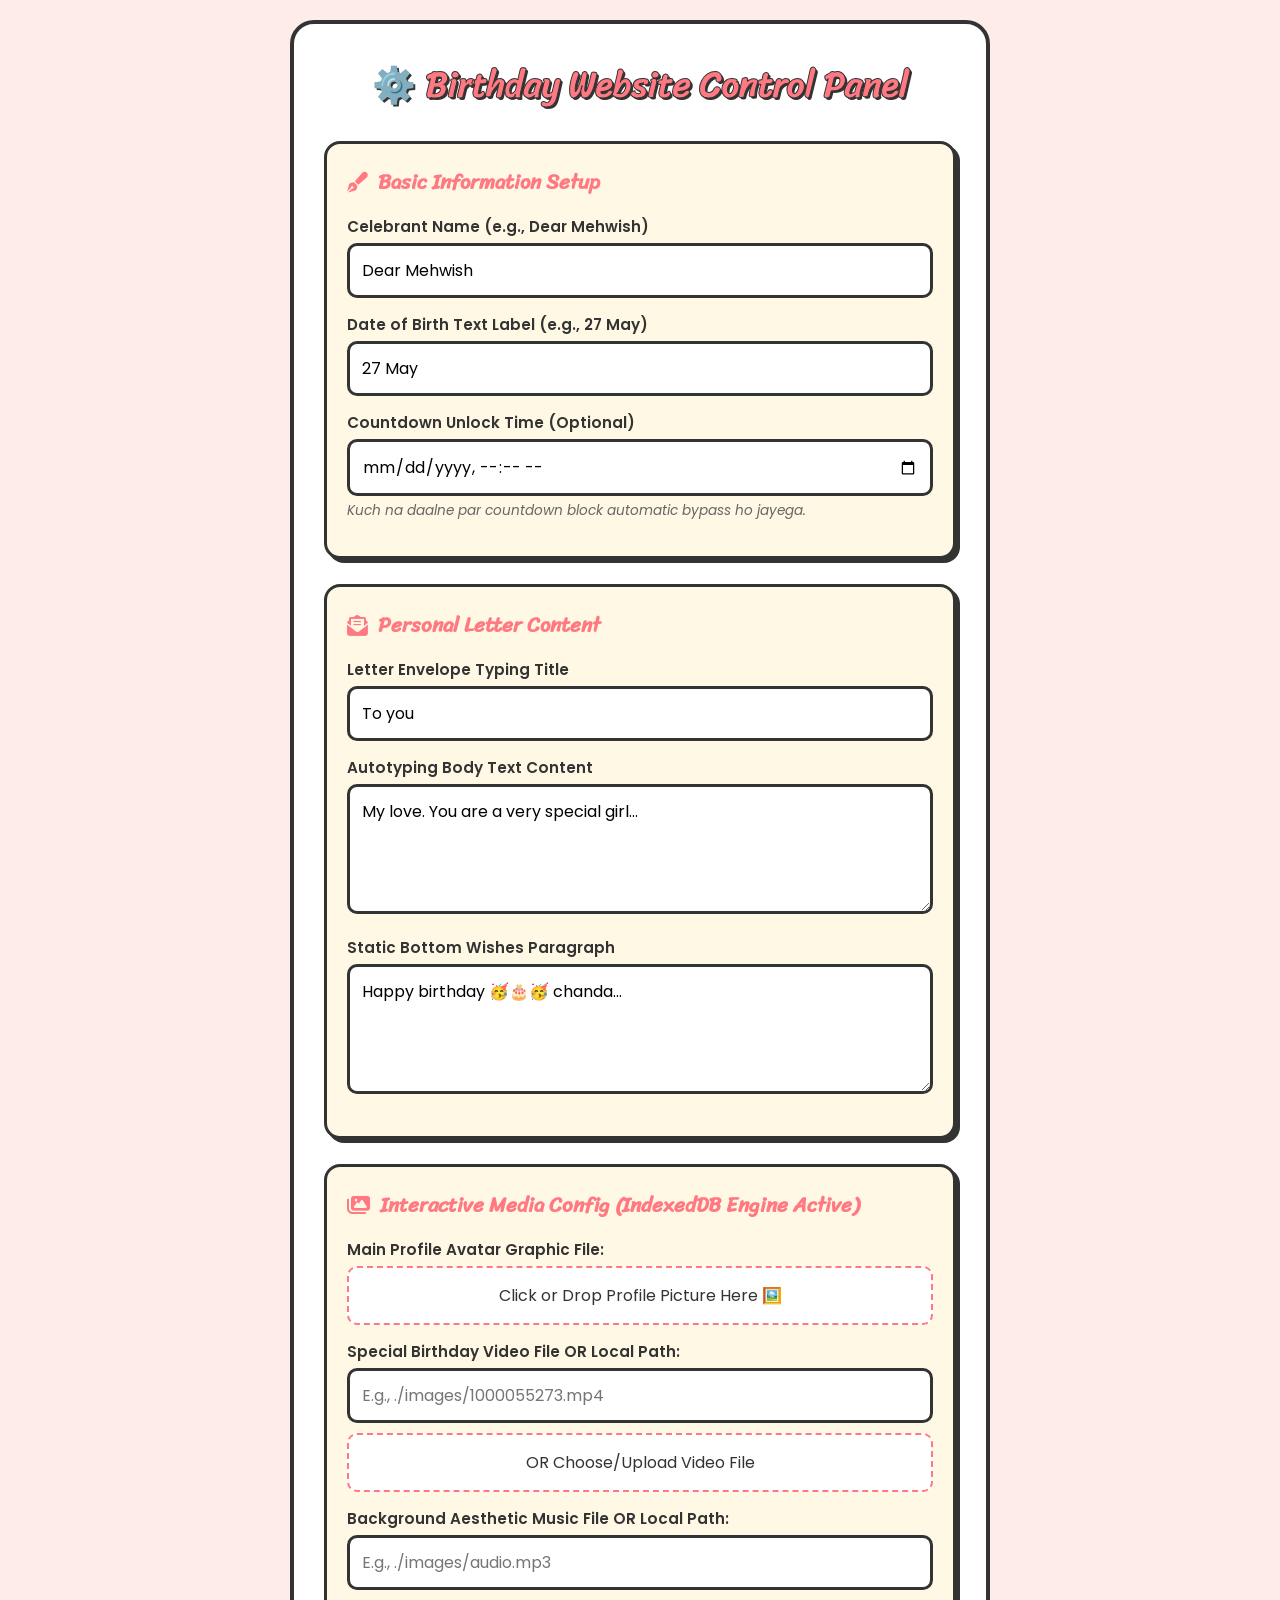
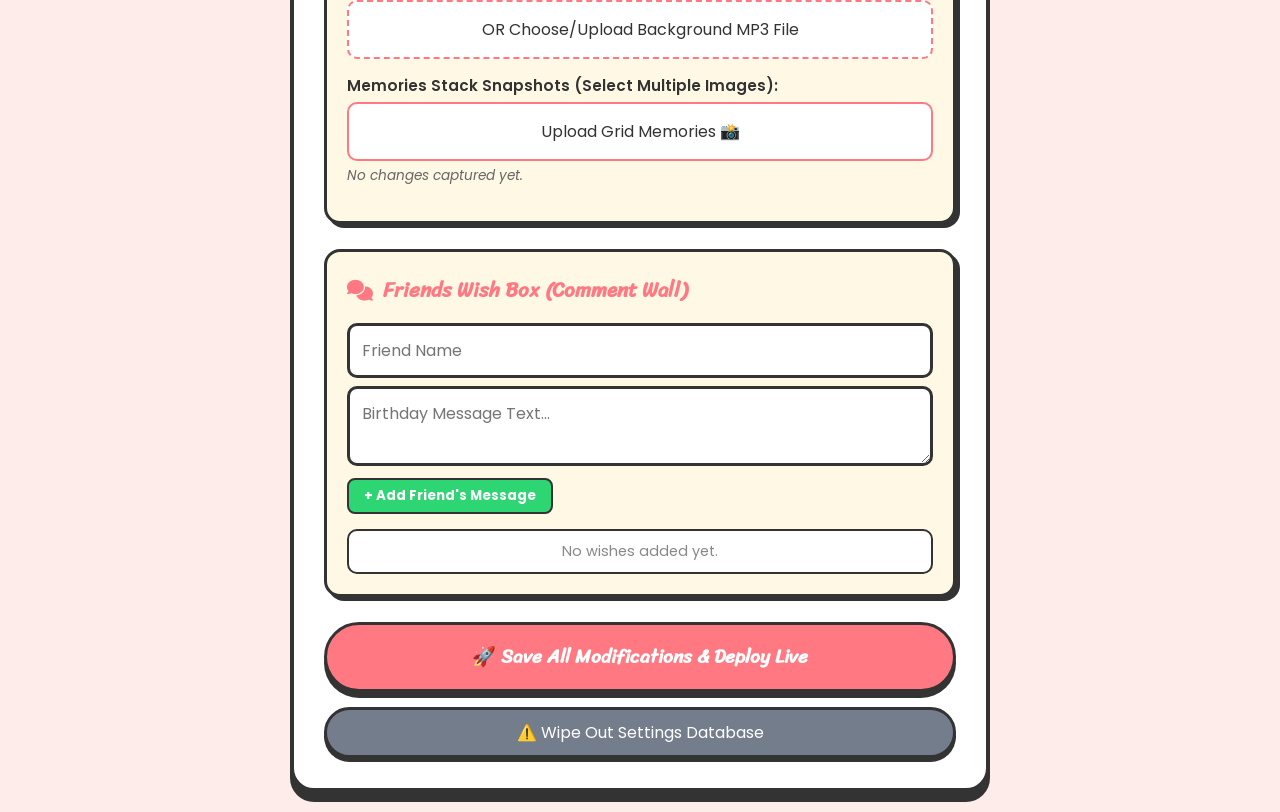
==== admin.html @ f9adab02 "Add admin control panel for birthday website" ====
<!DOCTYPE html>  
<html lang="en">  
<head>  
    <meta charset="UTF-8">  
    <meta name="viewport" content="width=device-width, initial-scale=1.0">  
    <title>Birthday Website Control Center</title>  
    <link rel="stylesheet" href="https://cdnjs.cloudflare.com/ajax/libs/font-awesome/6.5.1/css/all.min.css" />  
    <link href="https://fonts.googleapis.com/css2?family=Poppins:wght=400;600&family=Sriracha&display=swap" rel="stylesheet">  
    <script src="https://code.jquery.com/jquery-3.7.1.min.js"></script>  
    <style>  
        :root {  
            --primary: #FF7882;  
            --dark: #333333;  
            --bg-light: #fff8e4;  
            --soft-pink: #feecea;  
        }  
        * { box-sizing: border-box; margin: 0; padding: 0; font-family: 'Poppins', sans-serif; }  
        body { background: var(--soft-pink); color: var(--dark); padding: 20px; }  
        .admin-container { max-width: 700px; margin: 0 auto; background: white; border: 4px solid var(--dark); border-radius: 24px; padding: 30px; box-shadow: 0 10px 0 var(--dark); }  
        h1 { font-family: 'Sriracha', cursive; color: var(--primary); text-align: center; margin-bottom: 25px; font-size: 2.2rem; text-shadow: 2px 2px 0px var(--dark); -webkit-text-stroke: 1px var(--dark); }  
        .section-card { background: var(--bg-light); border: 3px solid var(--dark); border-radius: 16px; padding: 20px; margin-bottom: 25px; box-shadow: 4px 4px 0 var(--dark); }  
        .section-card h3 { color: var(--primary); font-family: 'Sriracha', cursive; font-size: 1.3rem; margin-bottom: 15px; display: flex; align-items: center; gap: 10px; }  
        .form-group { margin-bottom: 15px; }  
        label { display: block; font-weight: 600; margin-bottom: 5px; font-size: 0.95rem; }  
        input[type="text"], input[type="datetime-local"], textarea { width: 100%; padding: 12px; border: 3px solid var(--dark); border-radius: 10px; font-size: 1rem; outline: none; background: white; }  
        input:focus, textarea:focus { border-color: var(--primary); }  
        .file-upload-box { border: 2px dashed var(--primary); padding: 15px; border-radius: 10px; background: white; text-align: center; cursor: pointer; position: relative; }  
        .file-upload-box input[type="file"] { position: absolute; top:0; left:0; width:100%; height:100%; opacity:0; cursor: pointer; }  
        .status-msg { font-size: 0.85rem; color: #666; margin-top: 5px; font-style: italic; }  
        .db-status { font-weight: bold; color: #2ed573 !important; }  
          
        .wishes-manage-list { margin-top: 15px; max-height: 180px; overflow-y: auto; background: white; border: 2px solid var(--dark); border-radius: 10px; padding: 10px; }  
        .wish-item-node { display: flex; justify-content: space-between; align-items: center; padding: 8px; border-bottom: 1px dashed #ccc; }  
        .wish-item-node:last-child { border: none; }  
        .delete-wish-btn { background: #ff4757; color: white; border: 2px solid var(--dark); padding: 2px 8px; border-radius: 6px; cursor: pointer; font-size: 0.8rem; font-weight: bold; }  
          
        .btn-primary { width: 100%; background: var(--primary); color: white; border: 3px solid var(--dark); border-radius: 50px; padding: 15px; font-size: 1.2rem; font-family: 'Sriracha', cursive; cursor: pointer; box-shadow: 0 6px 0 var(--dark); transition: 0.2s; font-weight: bold; }  
        .btn-primary:active { transform: translateY(4px); box-shadow: 0 2px 0 var(--dark); }  
        .btn-secondary { width: 100%; background: #747d8c; color: white; border: 3px solid var(--dark); border-radius: 50px; padding: 10px; font-size: 1rem; cursor: pointer; box-shadow: 0 4px 0 var(--dark); margin-top: 15px; transition: 0.2s; }  
        .btn-secondary:active { transform: translateY(3px); box-shadow: 0 1px 0 var(--dark); }  
        .btn-add-wish { background: #2ed573; border: 2px solid var(--dark); border-radius: 8px; padding: 6px 15px; font-weight: bold; color: white; cursor: pointer; margin-top: 5px; display: inline-block; }  
    </style>  
</head>  
<body>  
  
    <div class="admin-container">  
        <h1>⚙️ Birthday Website Control Panel</h1>  
  
        <div class="section-card">  
            <h3><i class="fa-solid fa-pen-fancy"></i> Basic Information Setup</h3>  
            <div class="form-group">  
                <label>Celebrant Name (e.g., Dear Mehwish)</label>  
                <input type="text" id="cfgName" placeholder="Dear Mehwish">  
            </div>  
            <div class="form-group">  
                <label>Date of Birth Text Label (e.g., 27 May)</label>  
                <input type="text" id="cfgDOB" placeholder="27 May">  
            </div>  
            <div class="form-group">  
                <label>Countdown Unlock Time (Optional)</label>  
                <input type="datetime-local" id="cfgTargetTime">  
                <p class="status-msg">Kuch na daalne par countdown block automatic bypass ho jayega.</p>  
            </div>  
        </div>  
  
        <div class="section-card">  
            <h3><i class="fa-solid fa-envelope-open-text"></i> Personal Letter Content</h3>  
            <div class="form-group">  
                <label>Letter Envelope Typing Title</label>  
                <input type="text" id="cfgLetterTitle" placeholder="To you">  
            </div>  
            <div class="form-group">  
                <label>Autotyping Body Text Content</label>  
                <textarea id="cfgLetterBody" rows="4" placeholder="Type intro content here..."></textarea>  
            </div>  
            <div class="form-group">  
                <label>Static Bottom Wishes Paragraph</label>  
                <textarea id="cfgLetterStatic" rows="4" placeholder="Type core detailed paragraphs wishes here..."></textarea>  
            </div>  
        </div>  
  
        <div class="section-card">  
            <h3><i class="fa-solid fa-images"></i> Interactive Media Config (IndexedDB Engine Active)</h3>  
              
            <div class="form-group">  
                <label>Main Profile Avatar Graphic File:</label>  
                <div class="file-upload-box">  
                    <span id="lblAvatar">Click or Drop Profile Picture Here 🖼️</span>  
                    <input type="file" id="fileAvatar" accept="image/*">  
                </div>  
                <p class="status-msg" id="dbStatusAvatar"></p>  
            </div>  
  
            <div class="form-group">  
                <label>Special Birthday Video File OR Local Path:</label>  
                <input type="text" id="txtVideoPath" placeholder="E.g., ./images/1000055273.mp4" style="margin-bottom: 10px;">  
                <div class="file-upload-box">  
                    <span id="lblVideo">OR Choose/Upload Video File</span>  
                    <input type="file" id="fileVideo" accept="video/mp4">  
                </div>  
                <p class="status-msg" id="dbStatusVideo"></p>  
            </div>  
  
            <div class="form-group">  
                <label>Background Aesthetic Music File OR Local Path:</label>  
                <input type="text" id="txtMusicPath" placeholder="E.g., ./images/audio.mp3" style="margin-bottom: 10px;">  
                <div class="file-upload-box">  
                    <span id="lblMusic">OR Choose/Upload Background MP3 File</span>  
                    <input type="file" id="fileMusic" accept="audio/mp3">  
                </div>  
                <p class="status-msg" id="dbStatusMusic"></p>  
            </div>  
  
            <div class="form-group">  
                <label>Memories Stack Snapshots (Select Multiple Images):</label>  
                <div class="file-upload-box" style="border-style: solid;">  
                    <span id="lblGallery">Upload Grid Memories 📸</span>  
                    <input type="file" id="fileGallery" accept="image/*" multiple>  
                </div>  
                <p class="status-msg" id="compressorStatus">No changes captured yet.</p>  
            </div>  
        </div>  
  
        <div class="section-card">  
            <h3><i class="fa-solid fa-comments"></i> Friends Wish Box (Comment Wall)</h3>  
            <div class="form-group">  
                <input type="text" id="addFriendName" placeholder="Friend Name" style="margin-bottom: 8px;">  
                <textarea id="addFriendMessage" rows="2" placeholder="Birthday Message Text..."></textarea>  
                <button type="button" class="btn-add-wish" id="pushWishButton">+ Add Friend's Message</button>  
            </div>  
            <div class="wishes-manage-list" id="wishesUIRenderer"></div>  
        </div>  
  
        <button type="button" class="btn-primary" id="saveGlobalConfigBtn">🚀 Save All Modifications & Deploy Live</button>  
        <button type="button" class="btn-secondary" id="wipeGlobalStorageBtn">⚠️ Wipe Out Settings Database</button>  
  
    </div>  
  
    <script>  
        const dbName = "BirthdayMediaExtendedDB";  
        let db = null;  

        const dbRequest = indexedDB.open(dbName, 1);  
        dbRequest.onupgradeneeded = function(e) {  
            let database = e.target.result;  
            if (!database.objectStoreNames.contains("heavyMedia")) {  
                database.createObjectStore("heavyMedia");  
            }  
        };  
        dbRequest.onsuccess = function(e) {  
            db = e.target.result;  
            syncIndexedDBStatus();  
        };  
  
        let loadedAvatarData = "";  
        let loadedVideoData = "";  
        let loadedMusicData = "";  
        let globalGalleryArray = [];  
        let globalWishesArray = [];  
  
        $(document).ready(function() {  
            $('#cfgName').val(localStorage.getItem('cfgName') || "Dear Mehwish");  
            $('#cfgDOB').val(localStorage.getItem('cfgDOB') || "27 May");  
            $('#cfgTargetTime').val(localStorage.getItem('cfgTargetTime') || "");  
            $('#cfgLetterTitle').val(localStorage.getItem('cfgLetterTitle') || "To you");  
            $('#cfgLetterBody').val(localStorage.getItem('cfgLetterBody') || "My love. You are a very special girl...");  
            $('#cfgLetterStatic').val(localStorage.getItem('cfgLetterStatic') || "Happy birthday 🥳🎂🥳 chanda...");  
              
            let pathVid = localStorage.getItem('cfgVideoPath') || "";  
            let pathMus = localStorage.getItem('cfgMusicPath') || "";  
            if(pathVid) $('#txtVideoPath').val(pathVid);  
            if(pathMus) $('#txtMusicPath').val(pathMus);  
              
            try { globalWishesArray = JSON.parse(localStorage.getItem('cfgFriendsWishes')) || []; } catch(e) { globalWishesArray = []; }  
            renderWishesUI();  
  
            $('#fileAvatar').change(function(e) {  
                let file = e.target.files[0];  
                if(file) {  
                    let reader = new FileReader();  
                    reader.onload = function(evt) {  
                        loadedAvatarData = evt.target.result;  
                        $('#lblAvatar').text(`Selected: ${file.name} ✅`);  
                    };  
                    reader.readAsDataURL(file);  
                }  
            });  
  
            $('#fileVideo').change(function(e) {  
                let file = e.target.files[0];  
                if(file) {  
                    $('#lblVideo').text(`Processing heavy video data... ⏳`);  
                    let reader = new FileReader();  
                    reader.onload = function(evt) {  
                        loadedVideoData = evt.target.result;  
                        $('#txtVideoPath').val('');  
                        $('#lblVideo').text(`Video Ready: ${file.name} ✅`);  
                    };  
                    reader.readAsDataURL(file);  
                }  
            });  
  
            $('#fileMusic').change(function(e) {  
                let file = e.target.files[0];  
                if(file) {  
                    let reader = new FileReader();  
                    reader.onload = function(evt) {  
                        loadedMusicData = evt.target.result;  
                        $('#txtMusicPath').val('');  
                        $('#lblMusic').text(`Song Ready: ${file.name} ✅`);  
                    };  
                    reader.readAsDataURL(file);  
                }  
            });  
  
            $('#fileGallery').change(function(e) {  
                let files = Array.from(e.target.files);  
                if(files.length === 0) return;  
                  
                globalGalleryArray = [];  
                $('#compressorStatus').text(`Processing ${files.length} snapshots... ⏳`);  
                let processed = 0;  
  
                files.forEach(file => {  
                    let reader = new FileReader();  
                    reader.onload = function(evt) {  
                        globalGalleryArray.push(evt.target.result);  
                        processed++;  
                        if(processed === files.length) {  
                            $('#compressorStatus').text(`Successfully linked ${processed} images. ✅`);  
                        }  
                    };  
                    reader.readAsDataURL(file);  
                });  
            });  
  
            $('#pushWishButton').click(function() {  
                let name = $('#addFriendName').val().trim();  
                let msg = $('#addFriendMessage').val().trim();  
                if(!name || !msg) { alert("Fields entry incomplete!"); return; }  
                  
                globalWishesArray.push({ name: name, text: msg });  
                $('#addFriendName').val('');  
                $('#addFriendMessage').val('');  
                renderWishesUI();  
            });  
  
            $('#saveGlobalConfigBtn').click(function() {  
                localStorage.setItem('cfgName', $('#cfgName').val());  
                localStorage.setItem('cfgDOB', $('#cfgDOB').val());  
                localStorage.setItem('cfgTargetTime', $('#cfgTargetTime').val());  
                localStorage.setItem('cfgLetterTitle', $('#cfgLetterTitle').val());  
                localStorage.setItem('cfgLetterBody', $('#cfgLetterBody').val());  
                localStorage.setItem('cfgLetterStatic', $('#cfgLetterStatic').val());  
                localStorage.setItem('cfgFriendsWishes', JSON.stringify(globalWishesArray));  
  
                localStorage.setItem('cfgVideoPath', $('#txtVideoPath').val().trim());  
                localStorage.setItem('cfgMusicPath', $('#txtMusicPath').val().trim());  
  
                if(!db) { alert("IndexedDB Engine dynamic load crash!"); return; }  
                let tx = db.transaction("heavyMedia", "readwrite");  
                let store = tx.objectStore("heavyMedia");  
  
                if(loadedAvatarData) store.put(loadedAvatarData, "avatarPhoto");  
                if(loadedVideoData) store.put(loadedVideoData, "birthdayVideo");  
                if(loadedMusicData) store.put(loadedMusicData, "bgMusicFile");  
                if(globalGalleryArray.length > 0) store.put(JSON.stringify(globalGalleryArray), "galleryPhotos");  
  
                tx.oncomplete = function() {  
                    alert("🎉 All configurations saved inside Extended Database successfully!");  
                    window.location.reload();  
                };  
            });  
  
            $('#wipeGlobalStorageBtn').click(function() {  
                if(confirm("Are you sure you want to completely format database?")) {  
                    localStorage.clear();  
                    if(db) {  
                        let tx = db.transaction("heavyMedia", "readwrite");  
                        tx.objectStore("heavyMedia").clear();  
                        tx.oncomplete = function() { window.location.reload(); };  
                    } else {  
                        window.location.reload();  
                    }  
                }  
            });  
        });  
  
        function renderWishesUI() {  
            let container = $('#wishesUIRenderer').empty();  
            if(globalWishesArray.length === 0) {  
                container.html(`<p style="color:#888; font-size:0.9rem; text-align:center;">No wishes added yet.</p>`);  
                return;  
            }  
            globalWishesArray.forEach((item, index) => {  
                let row = $(`  
                    <div class="wish-item-node">  
                        <span><strong>${item.name}:</strong> ${item.text.substring(0,35)}...</span>  
                        <button class="delete-wish-btn" data-id="${index}">X</button>  
                    </div>  
                `);  
                container.append(row);  
            });  
        }  
  
        $(document).on('click', '.delete-wish-btn', function() {  
            let idx = $(this).data('id');  
            globalWishesArray.splice(idx, 1);  
            renderWishesUI();  
        });  
  
        function syncIndexedDBStatus() {  
            if(!db) return;  
            let tx = db.transaction("heavyMedia", "readonly");  
            let store = tx.objectStore("heavyMedia");  
  
            store.get("avatarPhoto").onsuccess = e => { if(e.target.result) $('#dbStatusAvatar').html("Status: <span class='db-status'>Saved in Database ✅</span>"); };  
            store.get("birthdayVideo").onsuccess = e => { if(e.target.result) $('#dbStatusVideo').html("Status: <span class='db-status'>Video Loaded in Database ✅</span>"); };  
            store.get("bgMusicFile").onsuccess = e => { if(e.target.result) $('#dbStatusMusic').html("Status: <span class='db-status'>Audio Loaded in Database ✅</span>"); };  
            store.get("galleryPhotos").onsuccess = e => {   
                if(e.target.result) {  
                    let arr = JSON.parse(e.target.result);  
                    $('#compressorStatus').html(`Status: <span class='db-status'>${arr.length} Photos Active ✅</span>`);  
                    globalGalleryArray = arr;  
                }  
            };  
        }  
    </script>  
</body>  
  </html>
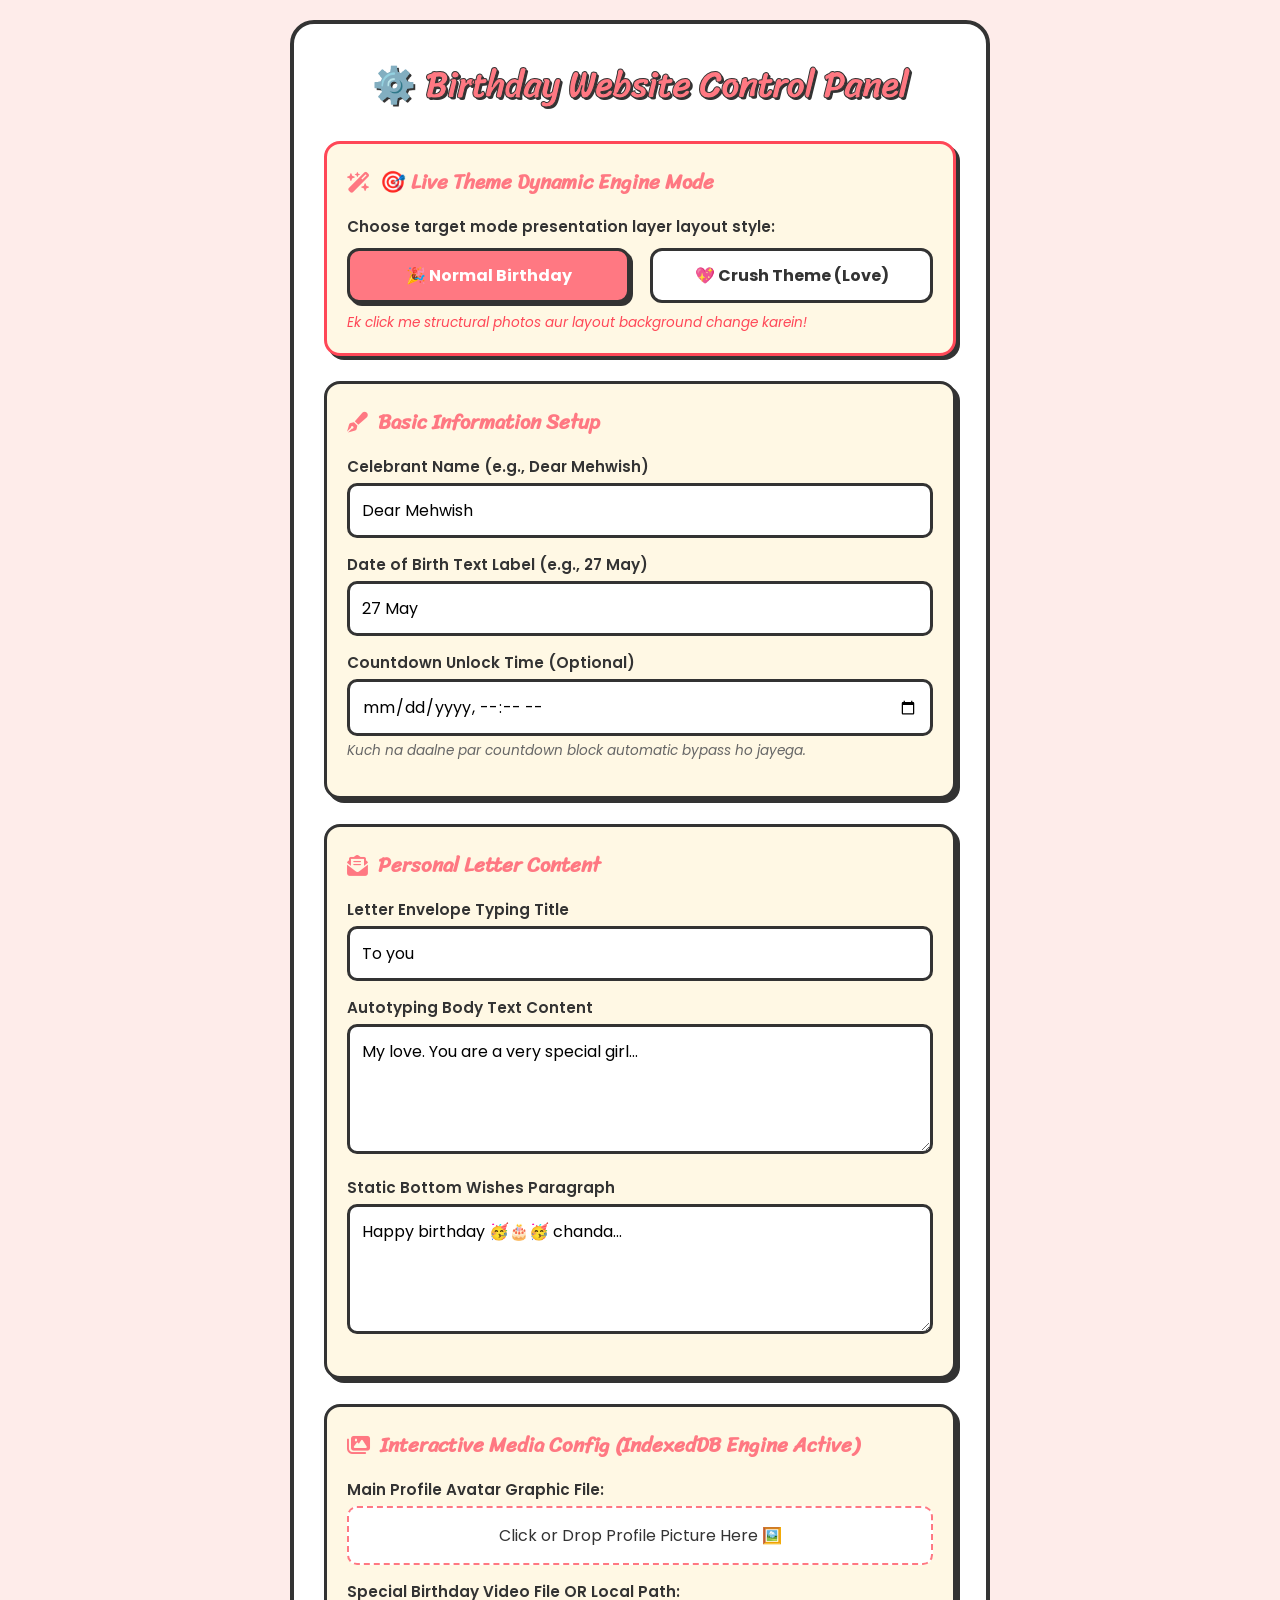
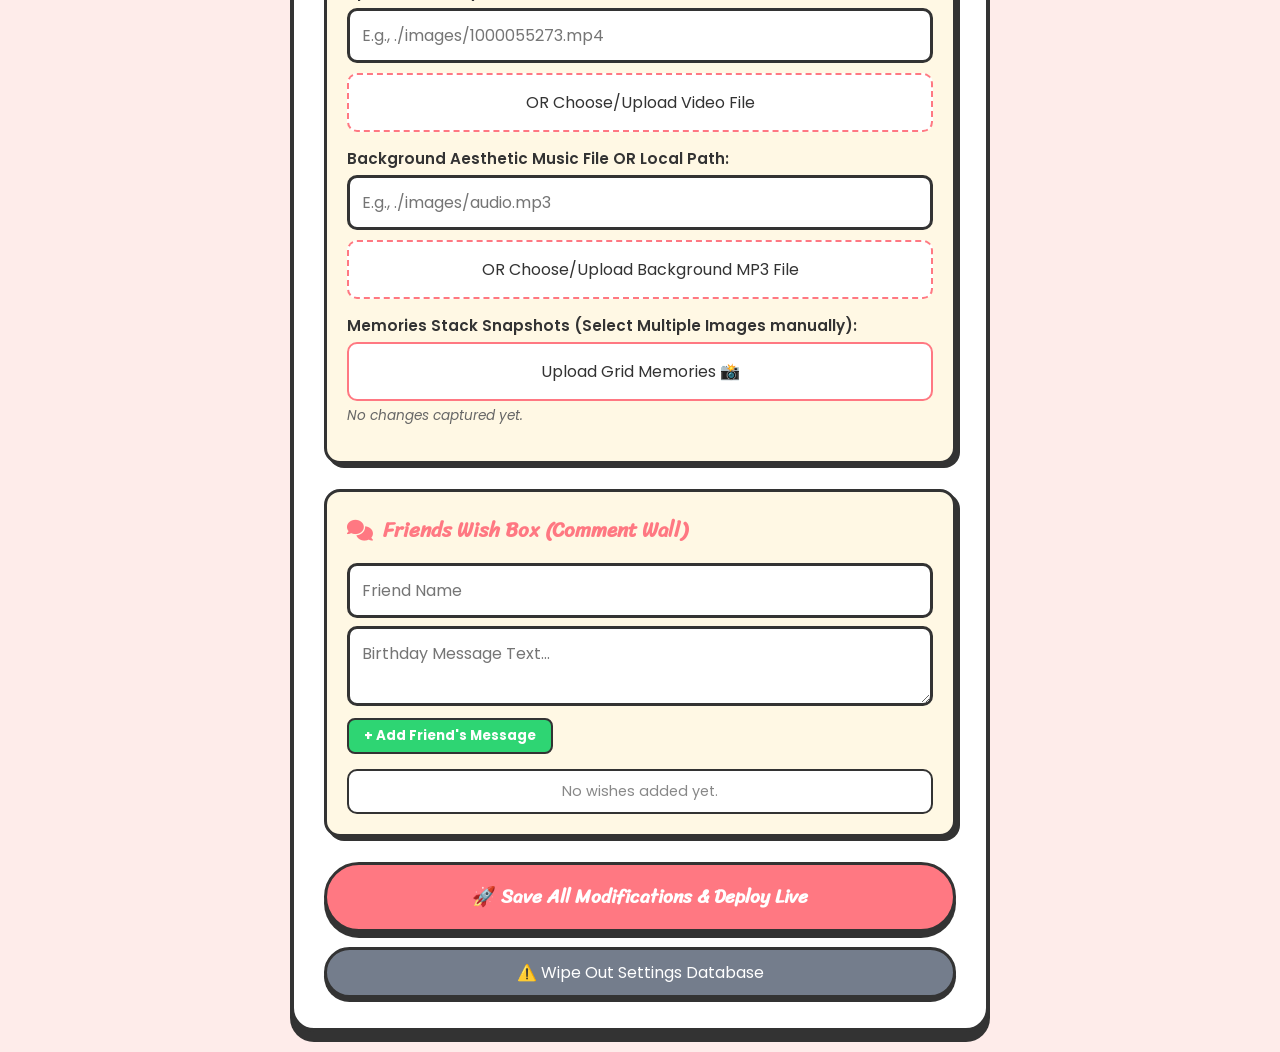
==== commit 1d0089b8: "Rename admin1.html to admin.html" ====
--- a/admin.html
+++ b/admin.html
@@ -29,6 +29,12 @@
         .status-msg { font-size: 0.85rem; color: #666; margin-top: 5px; font-style: italic; }  
         .db-status { font-weight: bold; color: #2ed573 !important; }  
           
+        /* Radio Selection Panel Styles */
+        .theme-selector-panel { display: flex; gap: 20px; margin-top: 10px; }
+        .theme-option { background: white; border: 3px solid var(--dark); padding: 12px 20px; border-radius: 12px; cursor: pointer; display: flex; align-items: center; gap: 10px; font-weight: bold; transition: 0.2s; width: 50%; justify-content: center; }
+        .theme-option input { display: none; }
+        .theme-option.selected { background: var(--primary); color: white; box-shadow: 3px 3px 0 var(--dark); }
+
         .wishes-manage-list { margin-top: 15px; max-height: 180px; overflow-y: auto; background: white; border: 2px solid var(--dark); border-radius: 10px; padding: 10px; }  
         .wish-item-node { display: flex; justify-content: space-between; align-items: center; padding: 8px; border-bottom: 1px dashed #ccc; }  
         .wish-item-node:last-child { border: none; }  
@@ -45,7 +51,23 @@
   
     <div class="admin-container">  
         <h1>⚙️ Birthday Website Control Panel</h1>  
-  
+        
+        <div class="section-card" style="border-color: #ff4757;">  
+            <h3><i class="fa-solid fa-wand-magic-sparkles"></i> 🎯 Live Theme Dynamic Engine Mode</h3>  
+            <label>Choose target mode presentation layer layout style:</label>
+            <div class="theme-selector-panel">
+                <div class="theme-option" id="optNormal">
+                    <input type="radio" name="themeMode" value="normal">
+                    <span>🎉 Normal Birthday</span>
+                </div>
+                <div class="theme-option" id="optLove">
+                    <input type="radio" name="themeMode" value="love">
+                    <span>💖 Crush Theme (Love)</span>
+                </div>
+            </div>
+            <p class="status-msg" style="margin-top: 10px; color: #ff4757;">Ek click me structural photos aur layout background change karein!</p>
+        </div>
+
         <div class="section-card">  
             <h3><i class="fa-solid fa-pen-fancy"></i> Basic Information Setup</h3>  
             <div class="form-group">  
@@ -112,7 +134,7 @@
             </div>  
   
             <div class="form-group">  
-                <label>Memories Stack Snapshots (Select Multiple Images):</label>  
+                <label>Memories Stack Snapshots (Select Multiple Images manually):</label>  
                 <div class="file-upload-box" style="border-style: solid;">  
                     <span id="lblGallery">Upload Grid Memories 📸</span>  
                     <input type="file" id="fileGallery" accept="image/*" multiple>  
@@ -159,6 +181,17 @@
         let globalWishesArray = [];  
   
         $(document).ready(function() {  
+            // Setup Initial Selected Theme View
+            let savedTheme = localStorage.getItem('cfgThemeMode') || "normal";
+            $(`input[value="${savedTheme}"]`).prop('checked', true);
+            $(`input[value="${savedTheme}"]`).closest('.theme-option').addClass('selected');
+
+            $('.theme-option').click(function() {
+                $('.theme-option').removeClass('selected');
+                $(this).addClass('selected');
+                $(this).find('input').prop('checked', true);
+            });
+
             $('#cfgName').val(localStorage.getItem('cfgName') || "Dear Mehwish");  
             $('#cfgDOB').val(localStorage.getItem('cfgDOB') || "27 May");  
             $('#cfgTargetTime').val(localStorage.getItem('cfgTargetTime') || "");  
@@ -246,6 +279,18 @@
             });  
   
             $('#saveGlobalConfigBtn').click(function() {  
+                let activeThemeValue = $('input[name="themeMode"]:checked').val();
+                
+                // Switch Check: If target mode changes, clear the manual IndexedDB gallery stack so system fallbacks trigger
+                if(activeThemeValue !== localStorage.getItem('cfgThemeMode')) {
+                    localStorage.setItem('forceDynamicOverride', 'true');
+                    if(db) {
+                        let fallbackTx = db.transaction("heavyMedia", "readwrite");
+                        fallbackTx.objectStore("heavyMedia").delete("galleryPhotos");
+                    }
+                }
+
+                localStorage.setItem('cfgThemeMode', activeThemeValue);
                 localStorage.setItem('cfgName', $('#cfgName').val());  
                 localStorage.setItem('cfgDOB', $('#cfgDOB').val());  
                 localStorage.setItem('cfgTargetTime', $('#cfgTargetTime').val());  
@@ -327,5 +372,4 @@
         }  
     </script>  
 </body>  
-  </html>
-  
+</html>
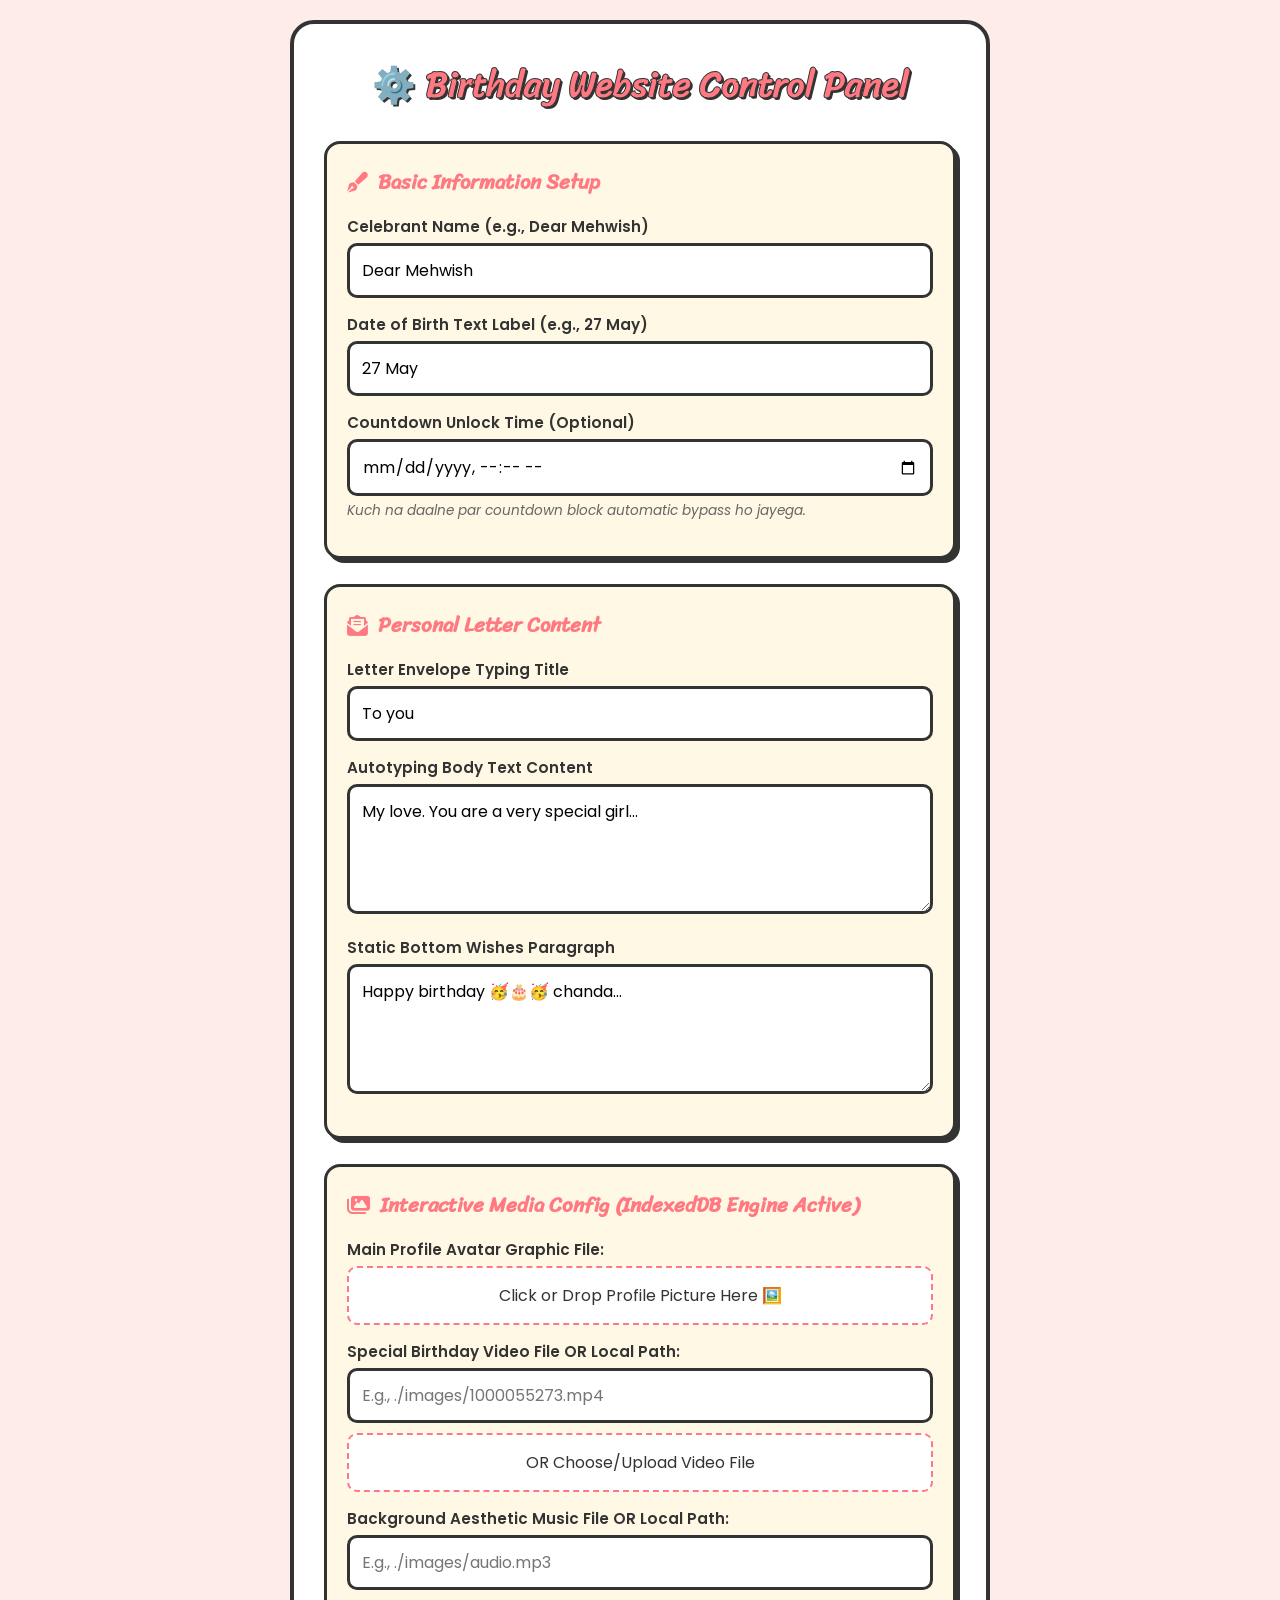
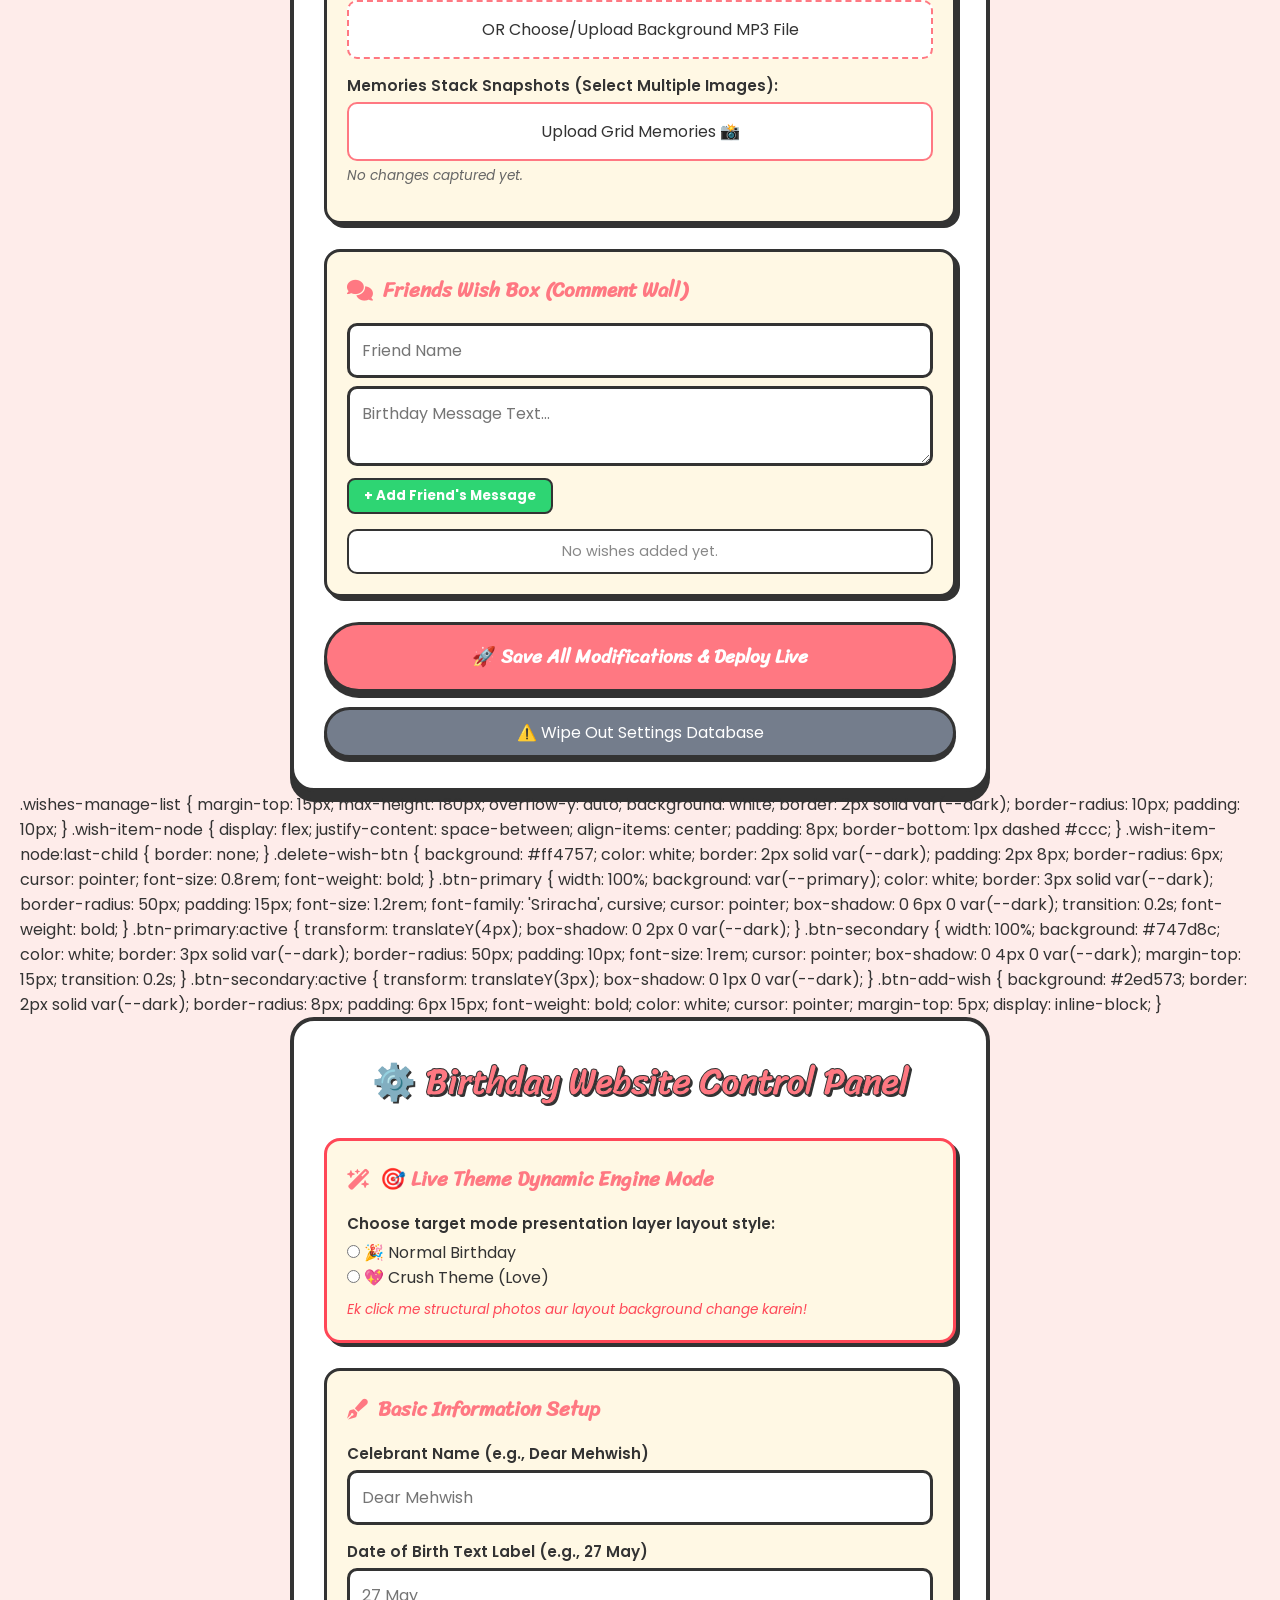
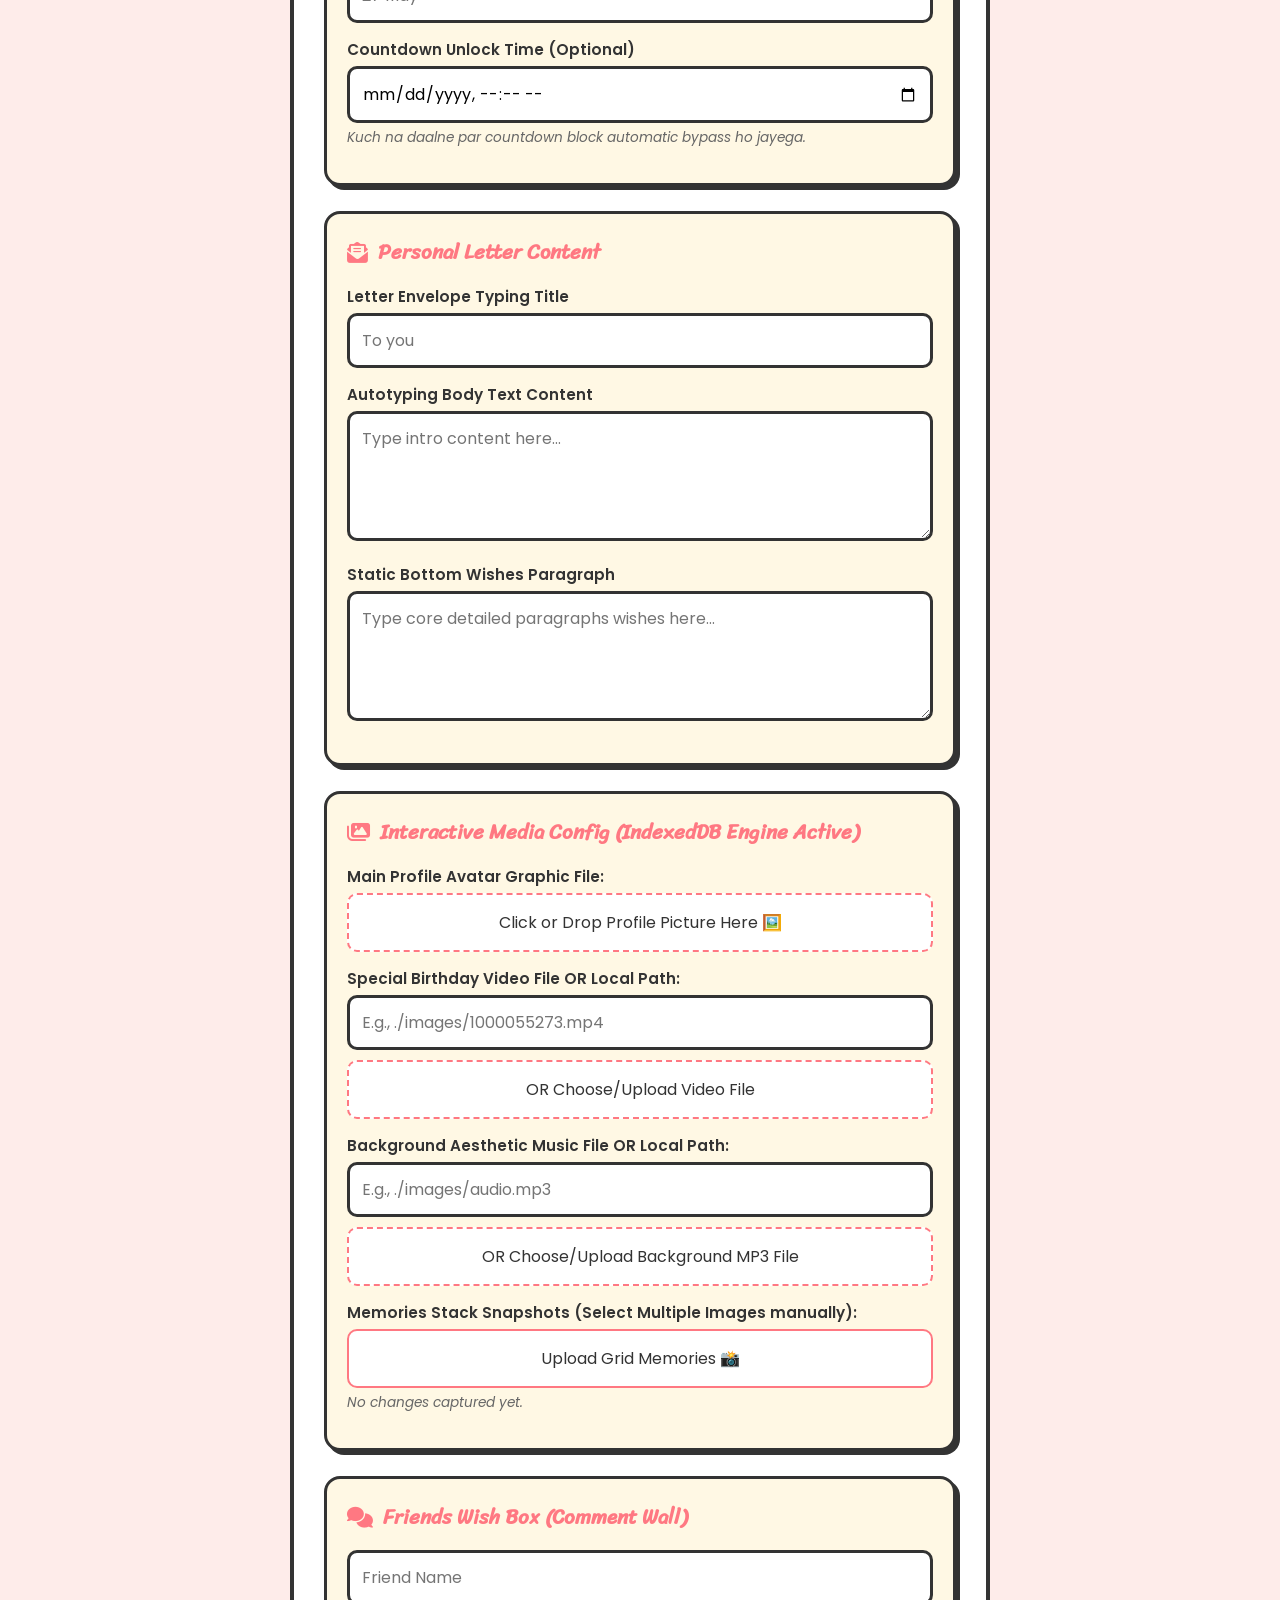
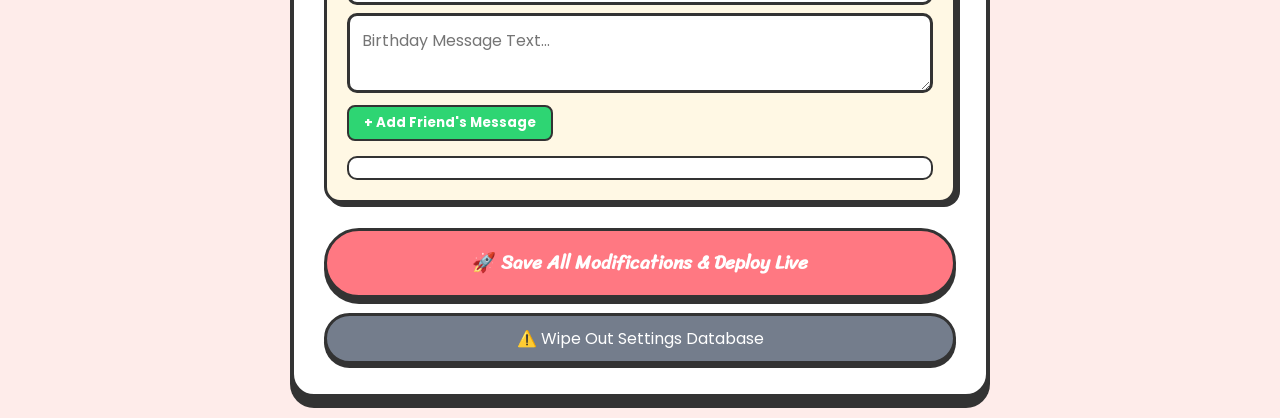
==== commit c1a21a55: "Add wishes management and media upload features" ====
--- a/admin.html
+++ b/admin.html
@@ -29,12 +29,306 @@
         .status-msg { font-size: 0.85rem; color: #666; margin-top: 5px; font-style: italic; }  
         .db-status { font-weight: bold; color: #2ed573 !important; }  
           
-        /* Radio Selection Panel Styles */
-        .theme-selector-panel { display: flex; gap: 20px; margin-top: 10px; }
-        .theme-option { background: white; border: 3px solid var(--dark); padding: 12px 20px; border-radius: 12px; cursor: pointer; display: flex; align-items: center; gap: 10px; font-weight: bold; transition: 0.2s; width: 50%; justify-content: center; }
-        .theme-option input { display: none; }
-        .theme-option.selected { background: var(--primary); color: white; box-shadow: 3px 3px 0 var(--dark); }
+        .wishes-manage-list { margin-top: 15px; max-height: 180px; overflow-y: auto; background: white; border: 2px solid var(--dark); border-radius: 10px; padding: 10px; }  
+        .wish-item-node { display: flex; justify-content: space-between; align-items: center; padding: 8px; border-bottom: 1px dashed #ccc; }  
+        .wish-item-node:last-child { border: none; }  
+        .delete-wish-btn { background: #ff4757; color: white; border: 2px solid var(--dark); padding: 2px 8px; border-radius: 6px; cursor: pointer; font-size: 0.8rem; font-weight: bold; }  
+          
+        .btn-primary { width: 100%; background: var(--primary); color: white; border: 3px solid var(--dark); border-radius: 50px; padding: 15px; font-size: 1.2rem; font-family: 'Sriracha', cursive; cursor: pointer; box-shadow: 0 6px 0 var(--dark); transition: 0.2s; font-weight: bold; }  
+        .btn-primary:active { transform: translateY(4px); box-shadow: 0 2px 0 var(--dark); }  
+        .btn-secondary { width: 100%; background: #747d8c; color: white; border: 3px solid var(--dark); border-radius: 50px; padding: 10px; font-size: 1rem; cursor: pointer; box-shadow: 0 4px 0 var(--dark); margin-top: 15px; transition: 0.2s; }  
+        .btn-secondary:active { transform: translateY(3px); box-shadow: 0 1px 0 var(--dark); }  
+        .btn-add-wish { background: #2ed573; border: 2px solid var(--dark); border-radius: 8px; padding: 6px 15px; font-weight: bold; color: white; cursor: pointer; margin-top: 5px; display: inline-block; }  
+    </style>  
+</head>  
+<body>  
+  
+    <div class="admin-container">  
+        <h1>⚙️ Birthday Website Control Panel</h1>  
+  
+        <div class="section-card">  
+            <h3><i class="fa-solid fa-pen-fancy"></i> Basic Information Setup</h3>  
+            <div class="form-group">  
+                <label>Celebrant Name (e.g., Dear Mehwish)</label>  
+                <input type="text" id="cfgName" placeholder="Dear Mehwish">  
+            </div>  
+            <div class="form-group">  
+                <label>Date of Birth Text Label (e.g., 27 May)</label>  
+                <input type="text" id="cfgDOB" placeholder="27 May">  
+            </div>  
+            <div class="form-group">  
+                <label>Countdown Unlock Time (Optional)</label>  
+                <input type="datetime-local" id="cfgTargetTime">  
+                <p class="status-msg">Kuch na daalne par countdown block automatic bypass ho jayega.</p>  
+            </div>  
+        </div>  
+  
+        <div class="section-card">  
+            <h3><i class="fa-solid fa-envelope-open-text"></i> Personal Letter Content</h3>  
+            <div class="form-group">  
+                <label>Letter Envelope Typing Title</label>  
+                <input type="text" id="cfgLetterTitle" placeholder="To you">  
+            </div>  
+            <div class="form-group">  
+                <label>Autotyping Body Text Content</label>  
+                <textarea id="cfgLetterBody" rows="4" placeholder="Type intro content here..."></textarea>  
+            </div>  
+            <div class="form-group">  
+                <label>Static Bottom Wishes Paragraph</label>  
+                <textarea id="cfgLetterStatic" rows="4" placeholder="Type core detailed paragraphs wishes here..."></textarea>  
+            </div>  
+        </div>  
+  
+        <div class="section-card">  
+            <h3><i class="fa-solid fa-images"></i> Interactive Media Config (IndexedDB Engine Active)</h3>  
+              
+            <div class="form-group">  
+                <label>Main Profile Avatar Graphic File:</label>  
+                <div class="file-upload-box">  
+                    <span id="lblAvatar">Click or Drop Profile Picture Here 🖼️</span>  
+                    <input type="file" id="fileAvatar" accept="image/*">  
+                </div>  
+                <p class="status-msg" id="dbStatusAvatar"></p>  
+            </div>  
+  
+            <div class="form-group">  
+                <label>Special Birthday Video File OR Local Path:</label>  
+                <input type="text" id="txtVideoPath" placeholder="E.g., ./images/1000055273.mp4" style="margin-bottom: 10px;">  
+                <div class="file-upload-box">  
+                    <span id="lblVideo">OR Choose/Upload Video File</span>  
+                    <input type="file" id="fileVideo" accept="video/mp4">  
+                </div>  
+                <p class="status-msg" id="dbStatusVideo"></p>  
+            </div>  
+  
+            <div class="form-group">  
+                <label>Background Aesthetic Music File OR Local Path:</label>  
+                <input type="text" id="txtMusicPath" placeholder="E.g., ./images/audio.mp3" style="margin-bottom: 10px;">  
+                <div class="file-upload-box">  
+                    <span id="lblMusic">OR Choose/Upload Background MP3 File</span>  
+                    <input type="file" id="fileMusic" accept="audio/mp3">  
+                </div>  
+                <p class="status-msg" id="dbStatusMusic"></p>  
+            </div>  
+  
+            <div class="form-group">  
+                <label>Memories Stack Snapshots (Select Multiple Images):</label>  
+                <div class="file-upload-box" style="border-style: solid;">  
+                    <span id="lblGallery">Upload Grid Memories 📸</span>  
+                    <input type="file" id="fileGallery" accept="image/*" multiple>  
+                </div>  
+                <p class="status-msg" id="compressorStatus">No changes captured yet.</p>  
+            </div>  
+        </div>  
+  
+        <div class="section-card">  
+            <h3><i class="fa-solid fa-comments"></i> Friends Wish Box (Comment Wall)</h3>  
+            <div class="form-group">  
+                <input type="text" id="addFriendName" placeholder="Friend Name" style="margin-bottom: 8px;">  
+                <textarea id="addFriendMessage" rows="2" placeholder="Birthday Message Text..."></textarea>  
+                <button type="button" class="btn-add-wish" id="pushWishButton">+ Add Friend's Message</button>  
+            </div>  
+            <div class="wishes-manage-list" id="wishesUIRenderer"></div>  
+        </div>  
+  
+        <button type="button" class="btn-primary" id="saveGlobalConfigBtn">🚀 Save All Modifications & Deploy Live</button>  
+        <button type="button" class="btn-secondary" id="wipeGlobalStorageBtn">⚠️ Wipe Out Settings Database</button>  
+  
+    </div>  
+  
+    <script>  
+        const dbName = "BirthdayMediaExtendedDB";  
+        let db = null;  
 
+        const dbRequest = indexedDB.open(dbName, 1);  
+        dbRequest.onupgradeneeded = function(e) {  
+            let database = e.target.result;  
+            if (!database.objectStoreNames.contains("heavyMedia")) {  
+                database.createObjectStore("heavyMedia");  
+            }  
+        };  
+        dbRequest.onsuccess = function(e) {  
+            db = e.target.result;  
+            syncIndexedDBStatus();  
+        };  
+  
+        let loadedAvatarData = "";  
+        let loadedVideoData = "";  
+        let loadedMusicData = "";  
+        let globalGalleryArray = [];  
+        let globalWishesArray = [];  
+  
+        $(document).ready(function() {  
+            $('#cfgName').val(localStorage.getItem('cfgName') || "Dear Mehwish");  
+            $('#cfgDOB').val(localStorage.getItem('cfgDOB') || "27 May");  
+            $('#cfgTargetTime').val(localStorage.getItem('cfgTargetTime') || "");  
+            $('#cfgLetterTitle').val(localStorage.getItem('cfgLetterTitle') || "To you");  
+            $('#cfgLetterBody').val(localStorage.getItem('cfgLetterBody') || "My love. You are a very special girl...");  
+            $('#cfgLetterStatic').val(localStorage.getItem('cfgLetterStatic') || "Happy birthday 🥳🎂🥳 chanda...");  
+              
+            let pathVid = localStorage.getItem('cfgVideoPath') || "";  
+            let pathMus = localStorage.getItem('cfgMusicPath') || "";  
+            if(pathVid) $('#txtVideoPath').val(pathVid);  
+            if(pathMus) $('#txtMusicPath').val(pathMus);  
+              
+            try { globalWishesArray = JSON.parse(localStorage.getItem('cfgFriendsWishes')) || []; } catch(e) { globalWishesArray = []; }  
+            renderWishesUI();  
+  
+            $('#fileAvatar').change(function(e) {  
+                let file = e.target.files[0];  
+                if(file) {  
+                    let reader = new FileReader();  
+                    reader.onload = function(evt) {  
+                        loadedAvatarData = evt.target.result;  
+                        $('#lblAvatar').text(`Selected: ${file.name} ✅`);  
+                    };  
+                    reader.readAsDataURL(file);  
+                }  
+            });  
+  
+            $('#fileVideo').change(function(e) {  
+                let file = e.target.files[0];  
+                if(file) {  
+                    $('#lblVideo').text(`Processing heavy video data... ⏳`);  
+                    let reader = new FileReader();  
+                    reader.onload = function(evt) {  
+                        loadedVideoData = evt.target.result;  
+                        $('#txtVideoPath').val('');  
+                        $('#lblVideo').text(`Video Ready: ${file.name} ✅`);  
+                    };  
+                    reader.readAsDataURL(file);  
+                }  
+            });  
+  
+            $('#fileMusic').change(function(e) {  
+                let file = e.target.files[0];  
+                if(file) {  
+                    let reader = new FileReader();  
+                    reader.onload = function(evt) {  
+                        loadedMusicData = evt.target.result;  
+                        $('#txtMusicPath').val('');  
+                        $('#lblMusic').text(`Song Ready: ${file.name} ✅`);  
+                    };  
+                    reader.readAsDataURL(file);  
+                }  
+            });  
+  
+            $('#fileGallery').change(function(e) {  
+                let files = Array.from(e.target.files);  
+                if(files.length === 0) return;  
+                  
+                globalGalleryArray = [];  
+                $('#compressorStatus').text(`Processing ${files.length} snapshots... ⏳`);  
+                let processed = 0;  
+  
+                files.forEach(file => {  
+                    let reader = new FileReader();  
+                    reader.onload = function(evt) {  
+                        globalGalleryArray.push(evt.target.result);  
+                        processed++;  
+                        if(processed === files.length) {  
+                            $('#compressorStatus').text(`Successfully linked ${processed} images. ✅`);  
+                        }  
+                    };  
+                    reader.readAsDataURL(file);  
+                });  
+            });  
+  
+            $('#pushWishButton').click(function() {  
+                let name = $('#addFriendName').val().trim();  
+                let msg = $('#addFriendMessage').val().trim();  
+                if(!name || !msg) { alert("Fields entry incomplete!"); return; }  
+                  
+                globalWishesArray.push({ name: name, text: msg });  
+                $('#addFriendName').val('');  
+                $('#addFriendMessage').val('');  
+                renderWishesUI();  
+            });  
+  
+            $('#saveGlobalConfigBtn').click(function() {  
+                localStorage.setItem('cfgName', $('#cfgName').val());  
+                localStorage.setItem('cfgDOB', $('#cfgDOB').val());  
+                localStorage.setItem('cfgTargetTime', $('#cfgTargetTime').val());  
+                localStorage.setItem('cfgLetterTitle', $('#cfgLetterTitle').val());  
+                localStorage.setItem('cfgLetterBody', $('#cfgLetterBody').val());  
+                localStorage.setItem('cfgLetterStatic', $('#cfgLetterStatic').val());  
+                localStorage.setItem('cfgFriendsWishes', JSON.stringify(globalWishesArray));  
+  
+                localStorage.setItem('cfgVideoPath', $('#txtVideoPath').val().trim());  
+                localStorage.setItem('cfgMusicPath', $('#txtMusicPath').val().trim());  
+  
+                if(!db) { alert("IndexedDB Engine dynamic load crash!"); return; }  
+                let tx = db.transaction("heavyMedia", "readwrite");  
+                let store = tx.objectStore("heavyMedia");  
+  
+                if(loadedAvatarData) store.put(loadedAvatarData, "avatarPhoto");  
+                if(loadedVideoData) store.put(loadedVideoData, "birthdayVideo");  
+                if(loadedMusicData) store.put(loadedMusicData, "bgMusicFile");  
+                if(globalGalleryArray.length > 0) store.put(JSON.stringify(globalGalleryArray), "galleryPhotos");  
+  
+                tx.oncomplete = function() {  
+                    alert("🎉 All configurations saved inside Extended Database successfully!");  
+                    window.location.reload();  
+                };  
+            });  
+  
+            $('#wipeGlobalStorageBtn').click(function() {  
+                if(confirm("Are you sure you want to completely format database?")) {  
+                    localStorage.clear();  
+                    if(db) {  
+                        let tx = db.transaction("heavyMedia", "readwrite");  
+                        tx.objectStore("heavyMedia").clear();  
+                        tx.oncomplete = function() { window.location.reload(); };  
+                    } else {  
+                        window.location.reload();  
+                    }  
+                }  
+            });  
+        });  
+  
+        function renderWishesUI() {  
+            let container = $('#wishesUIRenderer').empty();  
+            if(globalWishesArray.length === 0) {  
+                container.html(`<p style="color:#888; font-size:0.9rem; text-align:center;">No wishes added yet.</p>`);  
+                return;  
+            }  
+            globalWishesArray.forEach((item, index) => {  
+                let row = $(`  
+                    <div class="wish-item-node">  
+                        <span><strong>${item.name}:</strong> ${item.text.substring(0,35)}...</span>  
+                        <button class="delete-wish-btn" data-id="${index}">X</button>  
+                    </div>  
+                `);  
+                container.append(row);  
+            });  
+        }  
+  
+        $(document).on('click', '.delete-wish-btn', function() {  
+            let idx = $(this).data('id');  
+            globalWishesArray.splice(idx, 1);  
+            renderWishesUI();  
+        });  
+  
+        function syncIndexedDBStatus() {  
+            if(!db) return;  
+            let tx = db.transaction("heavyMedia", "readonly");  
+            let store = tx.objectStore("heavyMedia");  
+  
+            store.get("avatarPhoto").onsuccess = e => { if(e.target.result) $('#dbStatusAvatar').html("Status: <span class='db-status'>Saved in Database ✅</span>"); };  
+            store.get("birthdayVideo").onsuccess = e => { if(e.target.result) $('#dbStatusVideo').html("Status: <span class='db-status'>Video Loaded in Database ✅</span>"); };  
+            store.get("bgMusicFile").onsuccess = e => { if(e.target.result) $('#dbStatusMusic').html("Status: <span class='db-status'>Audio Loaded in Database ✅</span>"); };  
+            store.get("galleryPhotos").onsuccess = e => {   
+                if(e.target.result) {  
+                    let arr = JSON.parse(e.target.result);  
+                    $('#compressorStatus').html(`Status: <span class='db-status'>${arr.length} Photos Active ✅</span>`);  
+                    globalGalleryArray = arr;  
+                }  
+            };  
+        }  
+    </script>  
+</body>  
+  </html>
+  
         .wishes-manage-list { margin-top: 15px; max-height: 180px; overflow-y: auto; background: white; border: 2px solid var(--dark); border-radius: 10px; padding: 10px; }  
         .wish-item-node { display: flex; justify-content: space-between; align-items: center; padding: 8px; border-bottom: 1px dashed #ccc; }  
         .wish-item-node:last-child { border: none; }  
@@ -181,16 +475,16 @@
         let globalWishesArray = [];  
   
         $(document).ready(function() {  
-            // Setup Initial Selected Theme View
-            let savedTheme = localStorage.getItem('cfgThemeMode') || "normal";
-            $(`input[value="${savedTheme}"]`).prop('checked', true);
-            $(`input[value="${savedTheme}"]`).closest('.theme-option').addClass('selected');
+            // Setup Initial Selected Theme View  
+            let savedTheme = localStorage.getItem('cfgThemeMode') || "normal";  
+            $(`input[value="${savedTheme}"]`).prop('checked', true);  
+            $(`input[value="${savedTheme}"]`).closest('.theme-option').addClass('selected');  
 
-            $('.theme-option').click(function() {
-                $('.theme-option').removeClass('selected');
-                $(this).addClass('selected');
-                $(this).find('input').prop('checked', true);
-            });
+            $('.theme-option').click(function() {  
+                $('.theme-option').removeClass('selected');  
+                $(this).addClass('selected');  
+                $(this).find('input').prop('checked', true);  
+            });  
 
             $('#cfgName').val(localStorage.getItem('cfgName') || "Dear Mehwish");  
             $('#cfgDOB').val(localStorage.getItem('cfgDOB') || "27 May");  
@@ -279,18 +573,17 @@
             });  
   
             $('#saveGlobalConfigBtn').click(function() {  
-                let activeThemeValue = $('input[name="themeMode"]:checked').val();
+                let activeThemeValue = $('input[name="themeMode"]:checked').val();  
                 
-                // Switch Check: If target mode changes, clear the manual IndexedDB gallery stack so system fallbacks trigger
-                if(activeThemeValue !== localStorage.getItem('cfgThemeMode')) {
-                    localStorage.setItem('forceDynamicOverride', 'true');
-                    if(db) {
-                        let fallbackTx = db.transaction("heavyMedia", "readwrite");
-                        fallbackTx.objectStore("heavyMedia").delete("galleryPhotos");
-                    }
-                }
+                if(activeThemeValue !== localStorage.getItem('cfgThemeMode')) {  
+                    localStorage.setItem('forceDynamicOverride', 'true');  
+                    if(db) {  
+                        let fallbackTx = db.transaction("heavyMedia", "readwrite");  
+                        fallbackTx.objectStore("heavyMedia").delete("galleryPhotos");  
+                    }  
+                }  
 
-                localStorage.setItem('cfgThemeMode', activeThemeValue);
+                localStorage.setItem('cfgThemeMode', activeThemeValue);  
                 localStorage.setItem('cfgName', $('#cfgName').val());  
                 localStorage.setItem('cfgDOB', $('#cfgDOB').val());  
                 localStorage.setItem('cfgTargetTime', $('#cfgTargetTime').val());  
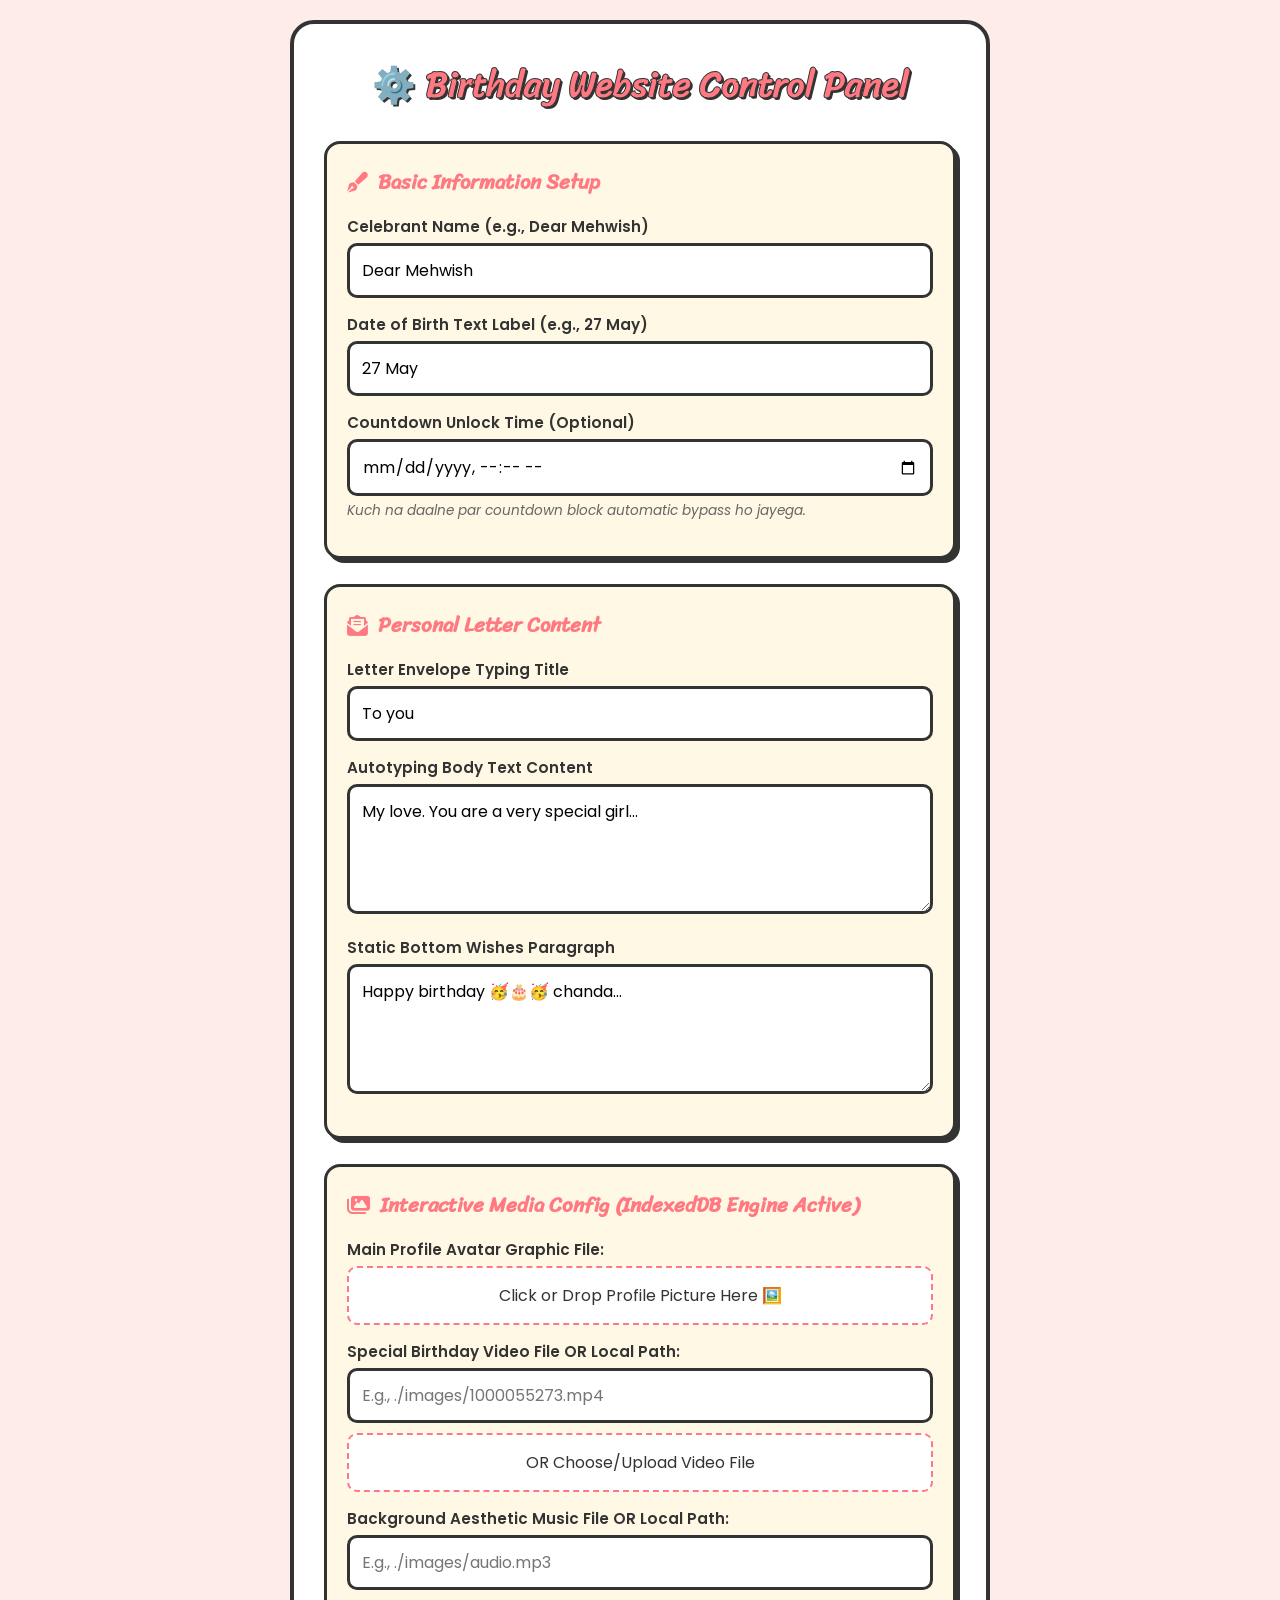
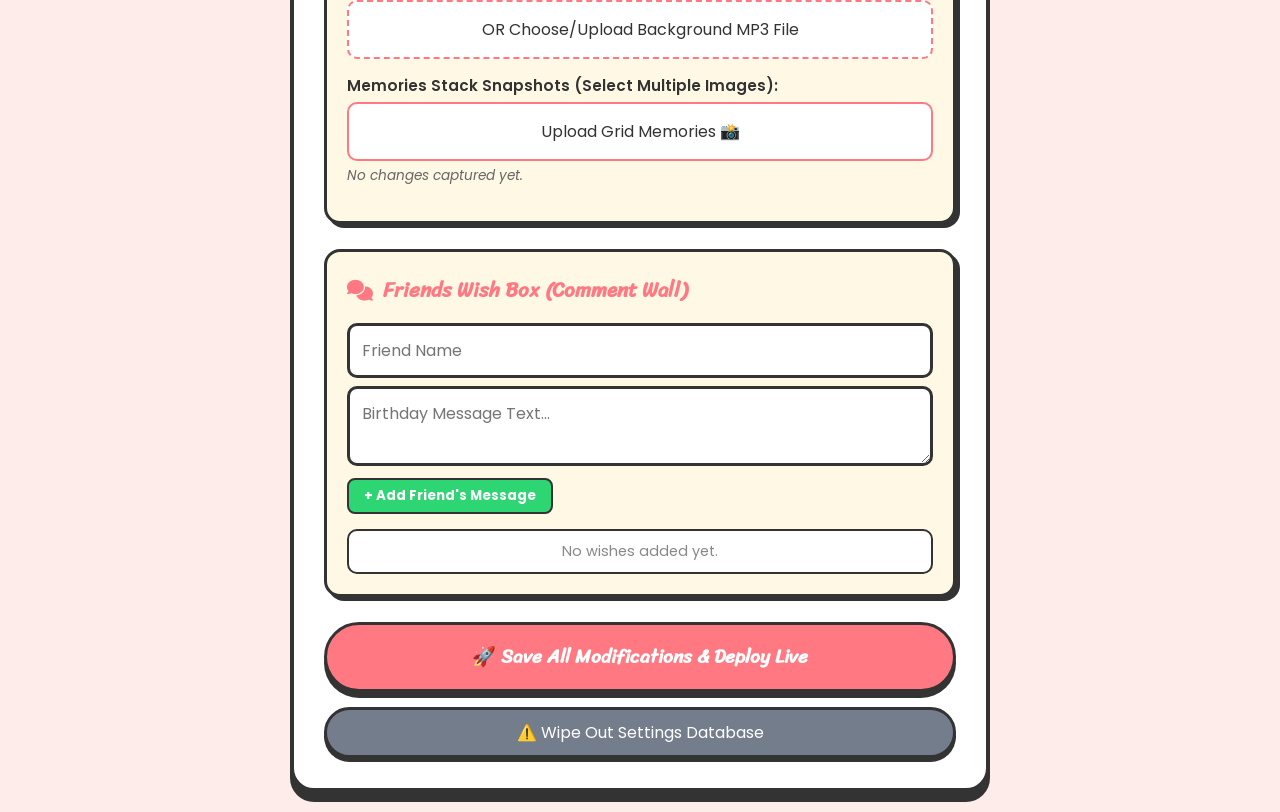
==== commit 1d0c174b: "Clean up admin.html by removing unused styles and elements Removed unused CSS styles and HTML elemen" ====
--- a/admin.html
+++ b/admin.html
@@ -329,340 +329,3 @@
 </body>  
   </html>
   
-        .wishes-manage-list { margin-top: 15px; max-height: 180px; overflow-y: auto; background: white; border: 2px solid var(--dark); border-radius: 10px; padding: 10px; }  
-        .wish-item-node { display: flex; justify-content: space-between; align-items: center; padding: 8px; border-bottom: 1px dashed #ccc; }  
-        .wish-item-node:last-child { border: none; }  
-        .delete-wish-btn { background: #ff4757; color: white; border: 2px solid var(--dark); padding: 2px 8px; border-radius: 6px; cursor: pointer; font-size: 0.8rem; font-weight: bold; }  
-          
-        .btn-primary { width: 100%; background: var(--primary); color: white; border: 3px solid var(--dark); border-radius: 50px; padding: 15px; font-size: 1.2rem; font-family: 'Sriracha', cursive; cursor: pointer; box-shadow: 0 6px 0 var(--dark); transition: 0.2s; font-weight: bold; }  
-        .btn-primary:active { transform: translateY(4px); box-shadow: 0 2px 0 var(--dark); }  
-        .btn-secondary { width: 100%; background: #747d8c; color: white; border: 3px solid var(--dark); border-radius: 50px; padding: 10px; font-size: 1rem; cursor: pointer; box-shadow: 0 4px 0 var(--dark); margin-top: 15px; transition: 0.2s; }  
-        .btn-secondary:active { transform: translateY(3px); box-shadow: 0 1px 0 var(--dark); }  
-        .btn-add-wish { background: #2ed573; border: 2px solid var(--dark); border-radius: 8px; padding: 6px 15px; font-weight: bold; color: white; cursor: pointer; margin-top: 5px; display: inline-block; }  
-    </style>  
-</head>  
-<body>  
-  
-    <div class="admin-container">  
-        <h1>⚙️ Birthday Website Control Panel</h1>  
-        
-        <div class="section-card" style="border-color: #ff4757;">  
-            <h3><i class="fa-solid fa-wand-magic-sparkles"></i> 🎯 Live Theme Dynamic Engine Mode</h3>  
-            <label>Choose target mode presentation layer layout style:</label>
-            <div class="theme-selector-panel">
-                <div class="theme-option" id="optNormal">
-                    <input type="radio" name="themeMode" value="normal">
-                    <span>🎉 Normal Birthday</span>
-                </div>
-                <div class="theme-option" id="optLove">
-                    <input type="radio" name="themeMode" value="love">
-                    <span>💖 Crush Theme (Love)</span>
-                </div>
-            </div>
-            <p class="status-msg" style="margin-top: 10px; color: #ff4757;">Ek click me structural photos aur layout background change karein!</p>
-        </div>
-
-        <div class="section-card">  
-            <h3><i class="fa-solid fa-pen-fancy"></i> Basic Information Setup</h3>  
-            <div class="form-group">  
-                <label>Celebrant Name (e.g., Dear Mehwish)</label>  
-                <input type="text" id="cfgName" placeholder="Dear Mehwish">  
-            </div>  
-            <div class="form-group">  
-                <label>Date of Birth Text Label (e.g., 27 May)</label>  
-                <input type="text" id="cfgDOB" placeholder="27 May">  
-            </div>  
-            <div class="form-group">  
-                <label>Countdown Unlock Time (Optional)</label>  
-                <input type="datetime-local" id="cfgTargetTime">  
-                <p class="status-msg">Kuch na daalne par countdown block automatic bypass ho jayega.</p>  
-            </div>  
-        </div>  
-  
-        <div class="section-card">  
-            <h3><i class="fa-solid fa-envelope-open-text"></i> Personal Letter Content</h3>  
-            <div class="form-group">  
-                <label>Letter Envelope Typing Title</label>  
-                <input type="text" id="cfgLetterTitle" placeholder="To you">  
-            </div>  
-            <div class="form-group">  
-                <label>Autotyping Body Text Content</label>  
-                <textarea id="cfgLetterBody" rows="4" placeholder="Type intro content here..."></textarea>  
-            </div>  
-            <div class="form-group">  
-                <label>Static Bottom Wishes Paragraph</label>  
-                <textarea id="cfgLetterStatic" rows="4" placeholder="Type core detailed paragraphs wishes here..."></textarea>  
-            </div>  
-        </div>  
-  
-        <div class="section-card">  
-            <h3><i class="fa-solid fa-images"></i> Interactive Media Config (IndexedDB Engine Active)</h3>  
-              
-            <div class="form-group">  
-                <label>Main Profile Avatar Graphic File:</label>  
-                <div class="file-upload-box">  
-                    <span id="lblAvatar">Click or Drop Profile Picture Here 🖼️</span>  
-                    <input type="file" id="fileAvatar" accept="image/*">  
-                </div>  
-                <p class="status-msg" id="dbStatusAvatar"></p>  
-            </div>  
-  
-            <div class="form-group">  
-                <label>Special Birthday Video File OR Local Path:</label>  
-                <input type="text" id="txtVideoPath" placeholder="E.g., ./images/1000055273.mp4" style="margin-bottom: 10px;">  
-                <div class="file-upload-box">  
-                    <span id="lblVideo">OR Choose/Upload Video File</span>  
-                    <input type="file" id="fileVideo" accept="video/mp4">  
-                </div>  
-                <p class="status-msg" id="dbStatusVideo"></p>  
-            </div>  
-  
-            <div class="form-group">  
-                <label>Background Aesthetic Music File OR Local Path:</label>  
-                <input type="text" id="txtMusicPath" placeholder="E.g., ./images/audio.mp3" style="margin-bottom: 10px;">  
-                <div class="file-upload-box">  
-                    <span id="lblMusic">OR Choose/Upload Background MP3 File</span>  
-                    <input type="file" id="fileMusic" accept="audio/mp3">  
-                </div>  
-                <p class="status-msg" id="dbStatusMusic"></p>  
-            </div>  
-  
-            <div class="form-group">  
-                <label>Memories Stack Snapshots (Select Multiple Images manually):</label>  
-                <div class="file-upload-box" style="border-style: solid;">  
-                    <span id="lblGallery">Upload Grid Memories 📸</span>  
-                    <input type="file" id="fileGallery" accept="image/*" multiple>  
-                </div>  
-                <p class="status-msg" id="compressorStatus">No changes captured yet.</p>  
-            </div>  
-        </div>  
-  
-        <div class="section-card">  
-            <h3><i class="fa-solid fa-comments"></i> Friends Wish Box (Comment Wall)</h3>  
-            <div class="form-group">  
-                <input type="text" id="addFriendName" placeholder="Friend Name" style="margin-bottom: 8px;">  
-                <textarea id="addFriendMessage" rows="2" placeholder="Birthday Message Text..."></textarea>  
-                <button type="button" class="btn-add-wish" id="pushWishButton">+ Add Friend's Message</button>  
-            </div>  
-            <div class="wishes-manage-list" id="wishesUIRenderer"></div>  
-        </div>  
-  
-        <button type="button" class="btn-primary" id="saveGlobalConfigBtn">🚀 Save All Modifications & Deploy Live</button>  
-        <button type="button" class="btn-secondary" id="wipeGlobalStorageBtn">⚠️ Wipe Out Settings Database</button>  
-  
-    </div>  
-  
-    <script>  
-        const dbName = "BirthdayMediaExtendedDB";  
-        let db = null;  
-
-        const dbRequest = indexedDB.open(dbName, 1);  
-        dbRequest.onupgradeneeded = function(e) {  
-            let database = e.target.result;  
-            if (!database.objectStoreNames.contains("heavyMedia")) {  
-                database.createObjectStore("heavyMedia");  
-            }  
-        };  
-        dbRequest.onsuccess = function(e) {  
-            db = e.target.result;  
-            syncIndexedDBStatus();  
-        };  
-  
-        let loadedAvatarData = "";  
-        let loadedVideoData = "";  
-        let loadedMusicData = "";  
-        let globalGalleryArray = [];  
-        let globalWishesArray = [];  
-  
-        $(document).ready(function() {  
-            // Setup Initial Selected Theme View  
-            let savedTheme = localStorage.getItem('cfgThemeMode') || "normal";  
-            $(`input[value="${savedTheme}"]`).prop('checked', true);  
-            $(`input[value="${savedTheme}"]`).closest('.theme-option').addClass('selected');  
-
-            $('.theme-option').click(function() {  
-                $('.theme-option').removeClass('selected');  
-                $(this).addClass('selected');  
-                $(this).find('input').prop('checked', true);  
-            });  
-
-            $('#cfgName').val(localStorage.getItem('cfgName') || "Dear Mehwish");  
-            $('#cfgDOB').val(localStorage.getItem('cfgDOB') || "27 May");  
-            $('#cfgTargetTime').val(localStorage.getItem('cfgTargetTime') || "");  
-            $('#cfgLetterTitle').val(localStorage.getItem('cfgLetterTitle') || "To you");  
-            $('#cfgLetterBody').val(localStorage.getItem('cfgLetterBody') || "My love. You are a very special girl...");  
-            $('#cfgLetterStatic').val(localStorage.getItem('cfgLetterStatic') || "Happy birthday 🥳🎂🥳 chanda...");  
-              
-            let pathVid = localStorage.getItem('cfgVideoPath') || "";  
-            let pathMus = localStorage.getItem('cfgMusicPath') || "";  
-            if(pathVid) $('#txtVideoPath').val(pathVid);  
-            if(pathMus) $('#txtMusicPath').val(pathMus);  
-              
-            try { globalWishesArray = JSON.parse(localStorage.getItem('cfgFriendsWishes')) || []; } catch(e) { globalWishesArray = []; }  
-            renderWishesUI();  
-  
-            $('#fileAvatar').change(function(e) {  
-                let file = e.target.files[0];  
-                if(file) {  
-                    let reader = new FileReader();  
-                    reader.onload = function(evt) {  
-                        loadedAvatarData = evt.target.result;  
-                        $('#lblAvatar').text(`Selected: ${file.name} ✅`);  
-                    };  
-                    reader.readAsDataURL(file);  
-                }  
-            });  
-  
-            $('#fileVideo').change(function(e) {  
-                let file = e.target.files[0];  
-                if(file) {  
-                    $('#lblVideo').text(`Processing heavy video data... ⏳`);  
-                    let reader = new FileReader();  
-                    reader.onload = function(evt) {  
-                        loadedVideoData = evt.target.result;  
-                        $('#txtVideoPath').val('');  
-                        $('#lblVideo').text(`Video Ready: ${file.name} ✅`);  
-                    };  
-                    reader.readAsDataURL(file);  
-                }  
-            });  
-  
-            $('#fileMusic').change(function(e) {  
-                let file = e.target.files[0];  
-                if(file) {  
-                    let reader = new FileReader();  
-                    reader.onload = function(evt) {  
-                        loadedMusicData = evt.target.result;  
-                        $('#txtMusicPath').val('');  
-                        $('#lblMusic').text(`Song Ready: ${file.name} ✅`);  
-                    };  
-                    reader.readAsDataURL(file);  
-                }  
-            });  
-  
-            $('#fileGallery').change(function(e) {  
-                let files = Array.from(e.target.files);  
-                if(files.length === 0) return;  
-                  
-                globalGalleryArray = [];  
-                $('#compressorStatus').text(`Processing ${files.length} snapshots... ⏳`);  
-                let processed = 0;  
-  
-                files.forEach(file => {  
-                    let reader = new FileReader();  
-                    reader.onload = function(evt) {  
-                        globalGalleryArray.push(evt.target.result);  
-                        processed++;  
-                        if(processed === files.length) {  
-                            $('#compressorStatus').text(`Successfully linked ${processed} images. ✅`);  
-                        }  
-                    };  
-                    reader.readAsDataURL(file);  
-                });  
-            });  
-  
-            $('#pushWishButton').click(function() {  
-                let name = $('#addFriendName').val().trim();  
-                let msg = $('#addFriendMessage').val().trim();  
-                if(!name || !msg) { alert("Fields entry incomplete!"); return; }  
-                  
-                globalWishesArray.push({ name: name, text: msg });  
-                $('#addFriendName').val('');  
-                $('#addFriendMessage').val('');  
-                renderWishesUI();  
-            });  
-  
-            $('#saveGlobalConfigBtn').click(function() {  
-                let activeThemeValue = $('input[name="themeMode"]:checked').val();  
-                
-                if(activeThemeValue !== localStorage.getItem('cfgThemeMode')) {  
-                    localStorage.setItem('forceDynamicOverride', 'true');  
-                    if(db) {  
-                        let fallbackTx = db.transaction("heavyMedia", "readwrite");  
-                        fallbackTx.objectStore("heavyMedia").delete("galleryPhotos");  
-                    }  
-                }  
-
-                localStorage.setItem('cfgThemeMode', activeThemeValue);  
-                localStorage.setItem('cfgName', $('#cfgName').val());  
-                localStorage.setItem('cfgDOB', $('#cfgDOB').val());  
-                localStorage.setItem('cfgTargetTime', $('#cfgTargetTime').val());  
-                localStorage.setItem('cfgLetterTitle', $('#cfgLetterTitle').val());  
-                localStorage.setItem('cfgLetterBody', $('#cfgLetterBody').val());  
-                localStorage.setItem('cfgLetterStatic', $('#cfgLetterStatic').val());  
-                localStorage.setItem('cfgFriendsWishes', JSON.stringify(globalWishesArray));  
-  
-                localStorage.setItem('cfgVideoPath', $('#txtVideoPath').val().trim());  
-                localStorage.setItem('cfgMusicPath', $('#txtMusicPath').val().trim());  
-  
-                if(!db) { alert("IndexedDB Engine dynamic load crash!"); return; }  
-                let tx = db.transaction("heavyMedia", "readwrite");  
-                let store = tx.objectStore("heavyMedia");  
-  
-                if(loadedAvatarData) store.put(loadedAvatarData, "avatarPhoto");  
-                if(loadedVideoData) store.put(loadedVideoData, "birthdayVideo");  
-                if(loadedMusicData) store.put(loadedMusicData, "bgMusicFile");  
-                if(globalGalleryArray.length > 0) store.put(JSON.stringify(globalGalleryArray), "galleryPhotos");  
-  
-                tx.oncomplete = function() {  
-                    alert("🎉 All configurations saved inside Extended Database successfully!");  
-                    window.location.reload();  
-                };  
-            });  
-  
-            $('#wipeGlobalStorageBtn').click(function() {  
-                if(confirm("Are you sure you want to completely format database?")) {  
-                    localStorage.clear();  
-                    if(db) {  
-                        let tx = db.transaction("heavyMedia", "readwrite");  
-                        tx.objectStore("heavyMedia").clear();  
-                        tx.oncomplete = function() { window.location.reload(); };  
-                    } else {  
-                        window.location.reload();  
-                    }  
-                }  
-            });  
-        });  
-  
-        function renderWishesUI() {  
-            let container = $('#wishesUIRenderer').empty();  
-            if(globalWishesArray.length === 0) {  
-                container.html(`<p style="color:#888; font-size:0.9rem; text-align:center;">No wishes added yet.</p>`);  
-                return;  
-            }  
-            globalWishesArray.forEach((item, index) => {  
-                let row = $(`  
-                    <div class="wish-item-node">  
-                        <span><strong>${item.name}:</strong> ${item.text.substring(0,35)}...</span>  
-                        <button class="delete-wish-btn" data-id="${index}">X</button>  
-                    </div>  
-                `);  
-                container.append(row);  
-            });  
-        }  
-  
-        $(document).on('click', '.delete-wish-btn', function() {  
-            let idx = $(this).data('id');  
-            globalWishesArray.splice(idx, 1);  
-            renderWishesUI();  
-        });  
-  
-        function syncIndexedDBStatus() {  
-            if(!db) return;  
-            let tx = db.transaction("heavyMedia", "readonly");  
-            let store = tx.objectStore("heavyMedia");  
-  
-            store.get("avatarPhoto").onsuccess = e => { if(e.target.result) $('#dbStatusAvatar').html("Status: <span class='db-status'>Saved in Database ✅</span>"); };  
-            store.get("birthdayVideo").onsuccess = e => { if(e.target.result) $('#dbStatusVideo').html("Status: <span class='db-status'>Video Loaded in Database ✅</span>"); };  
-            store.get("bgMusicFile").onsuccess = e => { if(e.target.result) $('#dbStatusMusic').html("Status: <span class='db-status'>Audio Loaded in Database ✅</span>"); };  
-            store.get("galleryPhotos").onsuccess = e => {   
-                if(e.target.result) {  
-                    let arr = JSON.parse(e.target.result);  
-                    $('#compressorStatus').html(`Status: <span class='db-status'>${arr.length} Photos Active ✅</span>`);  
-                    globalGalleryArray = arr;  
-                }  
-            };  
-        }  
-    </script>  
-</body>  
-</html>
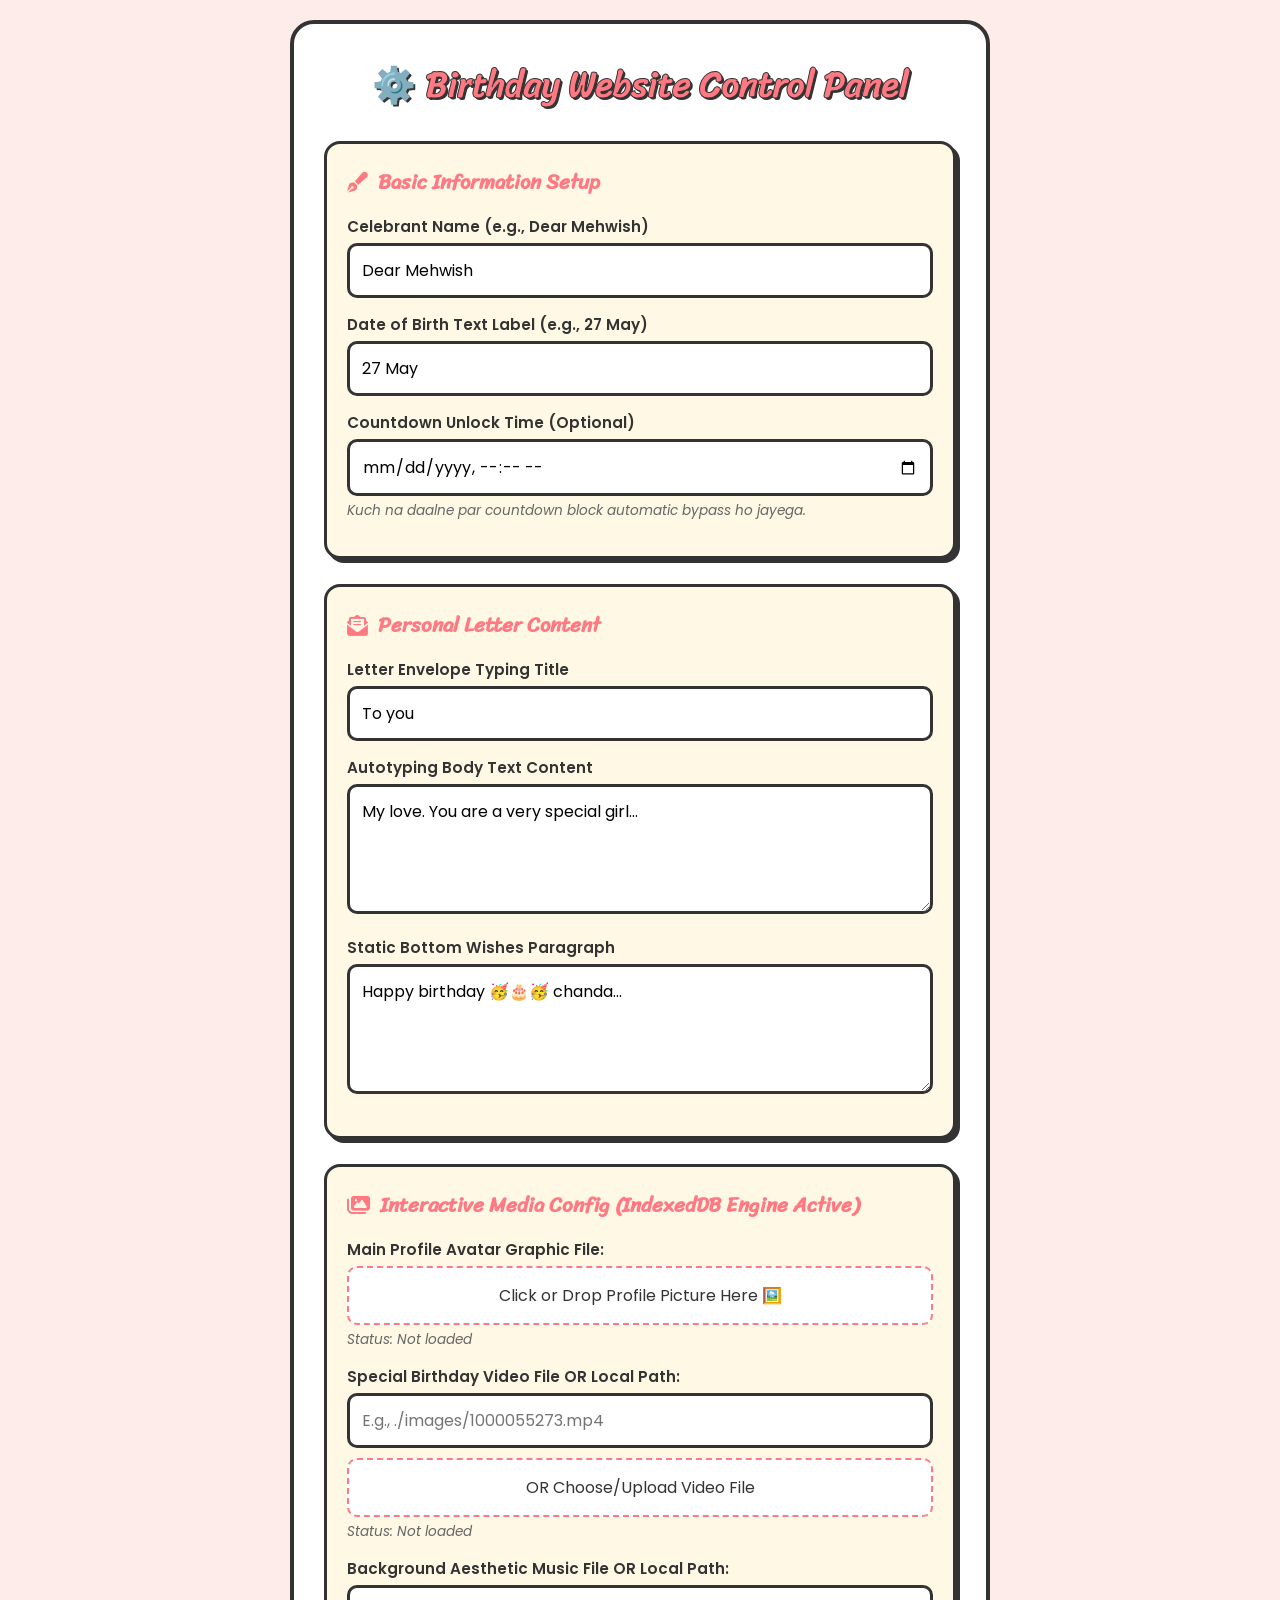
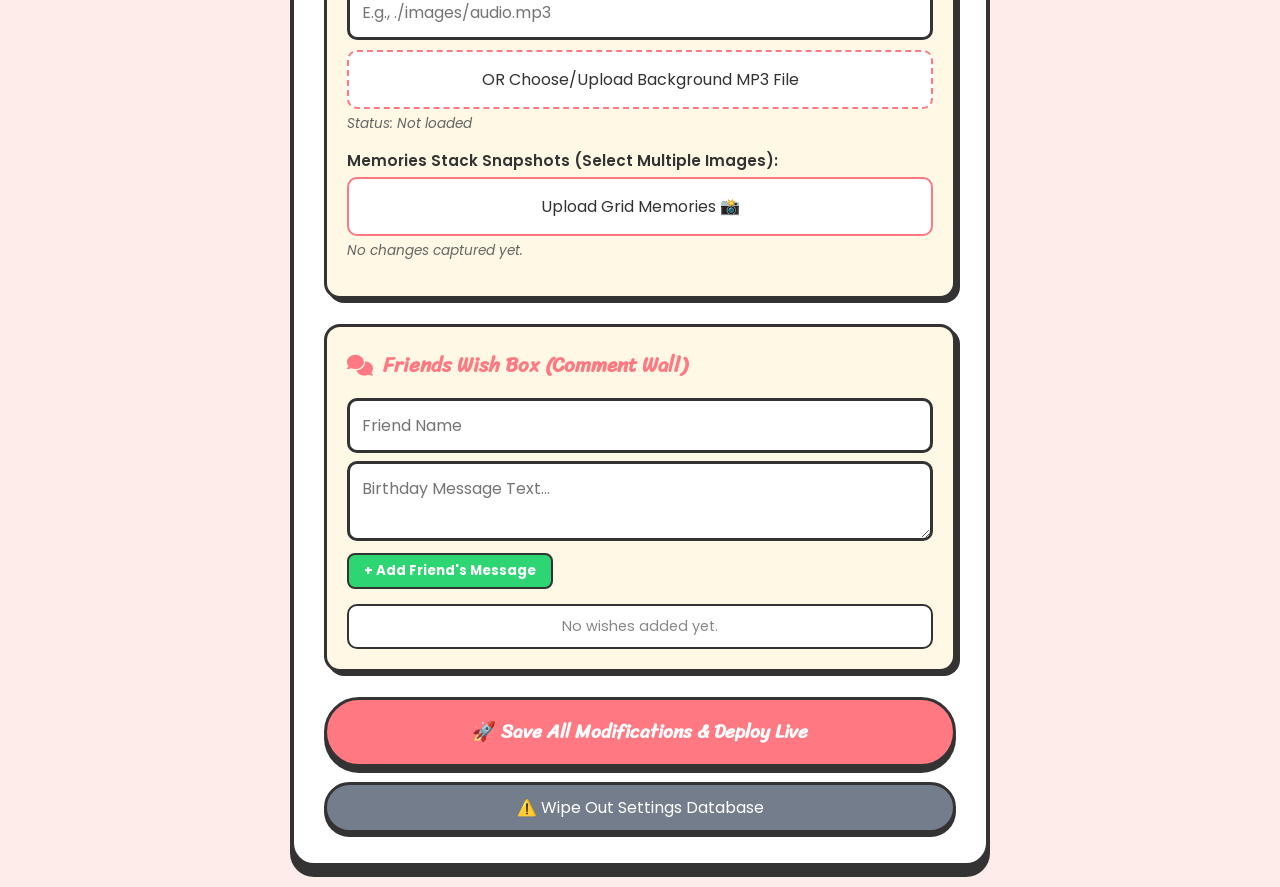
==== commit a6ca7888: "Revamp admin panel for birthday website" ====
--- a/admin.html
+++ b/admin.html
@@ -88,7 +88,7 @@
                     <span id="lblAvatar">Click or Drop Profile Picture Here 🖼️</span>  
                     <input type="file" id="fileAvatar" accept="image/*">  
                 </div>  
-                <p class="status-msg" id="dbStatusAvatar"></p>  
+                <p class="status-msg" id="dbStatusAvatar">Status: Not loaded</p>  
             </div>  
   
             <div class="form-group">  
@@ -98,7 +98,7 @@
                     <span id="lblVideo">OR Choose/Upload Video File</span>  
                     <input type="file" id="fileVideo" accept="video/mp4">  
                 </div>  
-                <p class="status-msg" id="dbStatusVideo"></p>  
+                <p class="status-msg" id="dbStatusVideo">Status: Not loaded</p>  
             </div>  
   
             <div class="form-group">  
@@ -108,7 +108,7 @@
                     <span id="lblMusic">OR Choose/Upload Background MP3 File</span>  
                     <input type="file" id="fileMusic" accept="audio/mp3">  
                 </div>  
-                <p class="status-msg" id="dbStatusMusic"></p>  
+                <p class="status-msg" id="dbStatusMusic">Status: Not loaded</p>  
             </div>  
   
             <div class="form-group">  
@@ -327,5 +327,4 @@
         }  
     </script>  
 </body>  
-  </html>
-  
+</html>
